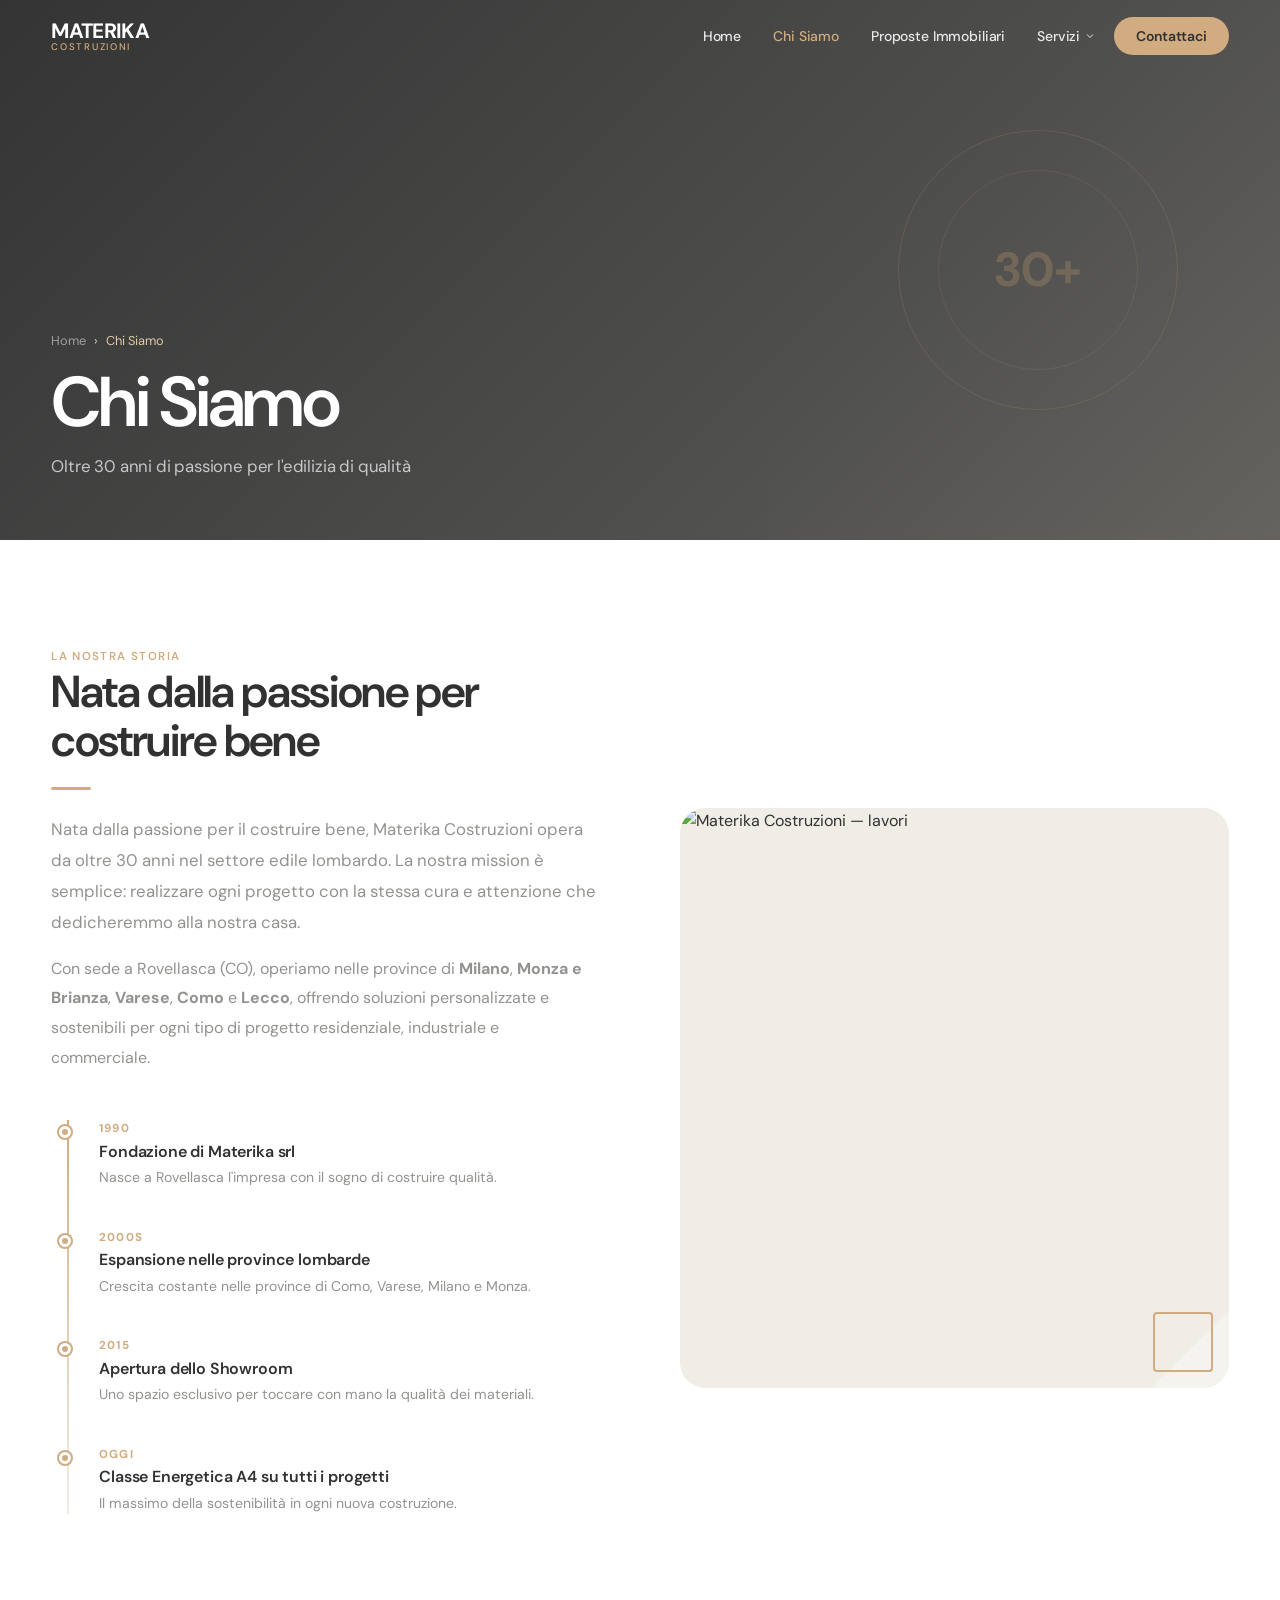
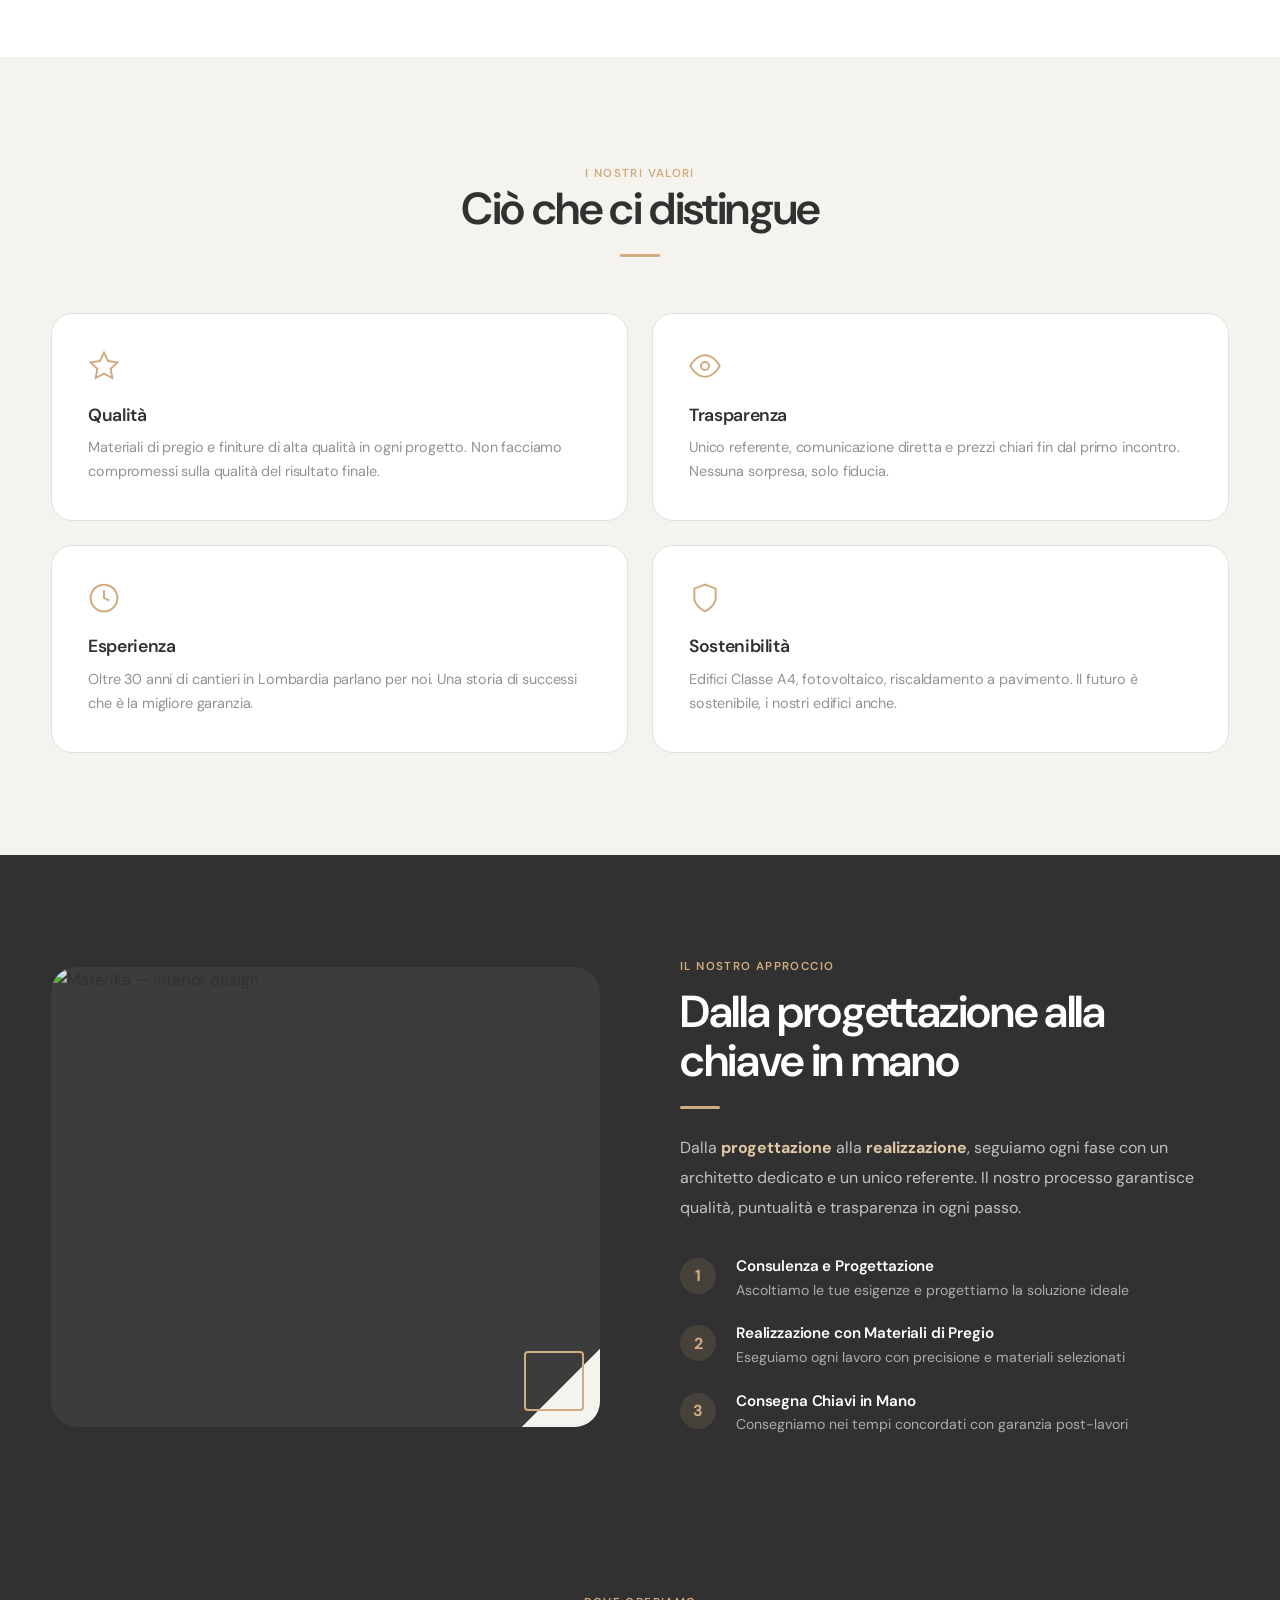
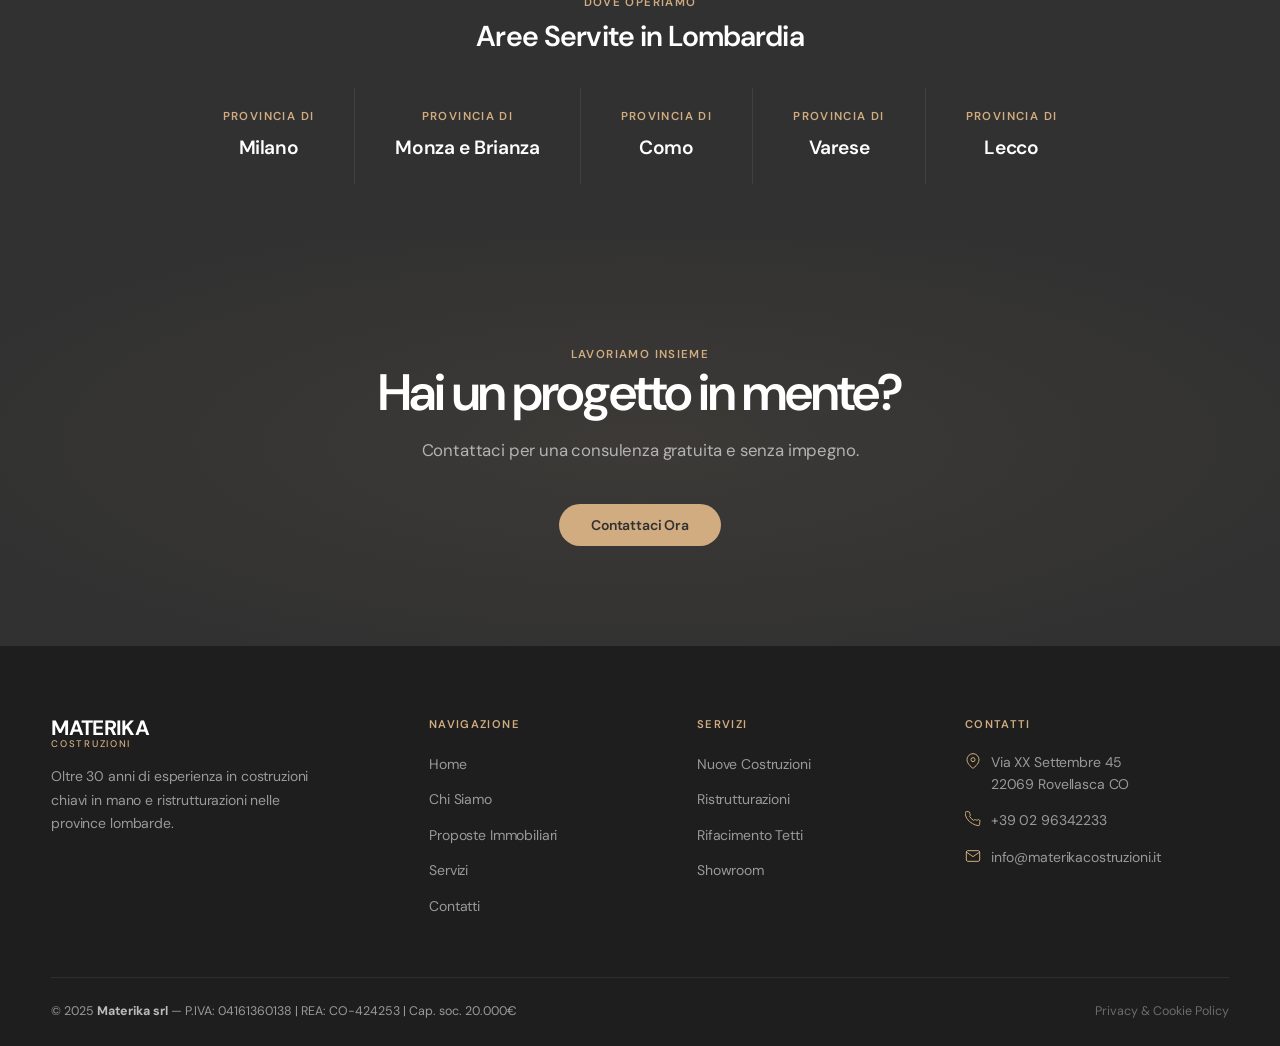
==== chi-siamo.html @ d064435e "Add files via upload" ====
<!DOCTYPE html>
<html lang="it">
<head>
  <meta charset="UTF-8" />
  <meta name="viewport" content="width=device-width, initial-scale=1.0" />
  <title>Chi Siamo — Materika Costruzioni</title>
  <meta name="description" content="Materika Costruzioni: oltre 30 anni di passione per l'edilizia di qualità in Lombardia. Scopri la nostra storia, i valori e il nostro approccio." />
  <link rel="icon" href="https://www.materikacostruzioni.it/images/favicon.png" />
  <link rel="stylesheet" href="style.css" />
  <style>
    .page-hero { height: 60vh; padding-top: var(--nav-height); }
    .timeline { position: relative; padding-left: 48px; margin-top: 48px; }
    .timeline::before {
      content: '';
      position: absolute;
      left: 16px;
      top: 0;
      bottom: 0;
      width: 2px;
      background: linear-gradient(to bottom, var(--color-gold), var(--color-accent));
    }
    .timeline-item { position: relative; margin-bottom: 40px; }
    .timeline-item::before {
      content: '';
      position: absolute;
      left: -40px;
      top: 6px;
      width: 12px;
      height: 12px;
      border-radius: 50%;
      background: var(--color-gold);
      border: 3px solid var(--color-white);
      box-shadow: 0 0 0 2px var(--color-gold);
    }
    .timeline-year {
      font-size: .72rem;
      font-weight: 700;
      letter-spacing: .1em;
      text-transform: uppercase;
      color: var(--color-gold);
      margin-bottom: 4px;
    }
    .timeline-item h4 { font-size: 1rem; margin-bottom: 6px; }
    .timeline-item p { font-size: .88rem; color: var(--color-text-muted); }

    .approach-section {
      background: var(--color-anthracite);
      padding: var(--section-pad) 0;
    }
    .approach-section h2 { color: var(--color-white); }
    .approach-section p { color: rgba(255,255,255,.7); }
    .approach-section .label { color: var(--color-gold); margin-bottom: 12px; display: block; }
    .approach-section .gold-line { background: var(--color-gold); }
  </style>
</head>
<body>

<!-- HEADER -->
<header class="site-header" id="top">
  <div class="container">
    <nav class="nav-inner">
      <a href="index.html" class="nav-logo">
        <span class="nav-logo-name">MATERIKA</span>
        <span class="nav-logo-sub">Costruzioni</span>
      </a>
      <ul class="nav-links">
        <li><a href="index.html" class="nav-link">Home</a></li>
        <li><a href="chi-siamo.html" class="nav-link">Chi Siamo</a></li>
        <li><a href="proposte.html" class="nav-link">Proposte Immobiliari</a></li>
        <li class="nav-dropdown">
          <a href="servizi.html" class="nav-link">Servizi
            <svg viewBox="0 0 24 24" stroke-width="2" stroke="currentColor" fill="none"><path d="M6 9l6 6 6-6"/></svg>
          </a>
          <div class="dropdown-menu">
            <a href="servizi.html#costruzioni">Nuove Costruzioni</a>
            <a href="servizi.html#ristrutturazioni">Ristrutturazioni</a>
            <a href="servizi.html#tetti">Rifacimento Tetti</a>
            <a href="servizi.html#showroom">Showroom</a>
          </div>
        </li>
        <li><a href="contatti.html" class="nav-link nav-cta">Contattaci</a></li>
      </ul>
      <button class="hamburger" aria-label="Menu"><span></span><span></span><span></span></button>
    </nav>
  </div>
</header>

<nav class="mobile-nav">
  <button class="mobile-nav-close">✕</button>
  <a href="index.html">Home</a>
  <a href="chi-siamo.html">Chi Siamo</a>
  <a href="proposte.html">Proposte Immobiliari</a>
  <a href="servizi.html">Servizi</a>
  <a href="contatti.html">Contattaci</a>
</nav>

<!-- PAGE HERO -->
<section class="page-hero" style="height:60vh; padding-top:var(--nav-height); display:flex; align-items:flex-end; padding-bottom:60px; position:relative; overflow:hidden;">
  <div class="page-hero-bg" style="position:absolute;inset:0; background:linear-gradient(135deg, rgba(44,44,44,.96) 0%, rgba(44,44,44,.75) 100%);"></div>
  <div style="position:absolute;inset:0; background-image: url('https://www.materikacostruzioni.it/images/materika/interior-design-saronno.jpg'); background-size:cover; background-position:center; opacity:.2;"></div>

  <!-- Decorative element -->
  <div style="position:absolute; right:8%; top:50%; transform:translateY(-50%); width:280px; height:280px; border:1px solid rgba(184,151,106,.2); border-radius:50%; display:flex; align-items:center; justify-content:center;">
    <div style="width:200px; height:200px; border:1px solid rgba(184,151,106,.15); border-radius:50%; display:flex; align-items:center; justify-content:center;">
      <div style="font-family:var(--font-serif); font-size:3rem; font-weight:700; color:rgba(184,151,106,.3);">30+</div>
    </div>
  </div>

  <div class="container" style="position:relative;z-index:1;">
    <div class="page-hero-content">
      <nav class="breadcrumb">
        <a href="index.html">Home</a>
        <span>›</span>
        <span style="color:var(--color-gold-light)">Chi Siamo</span>
      </nav>
      <h1 class="page-hero-h">Chi Siamo</h1>
      <p class="page-hero-sub">Oltre 30 anni di passione per l'edilizia di qualità</p>
    </div>
  </div>
</section>

<!-- STORIA -->
<section class="section" style="background:var(--color-white);">
  <div class="container">
    <div class="grid-2" style="gap:80px;">
      <div class="reveal">
        <span class="label">La Nostra Storia</span>
        <h2>Nata dalla passione per costruire bene</h2>
        <div class="gold-line"></div>
        <p style="margin-top:24px; color:var(--color-text-muted); line-height:1.85; font-size:1.05rem;">
          Nata dalla passione per il costruire bene, Materika Costruzioni opera
          da oltre 30 anni nel settore edile lombardo. La nostra mission è
          semplice: realizzare ogni progetto con la stessa cura e attenzione
          che dedicheremmo alla nostra casa.
        </p>
        <p style="margin-top:16px; color:var(--color-text-muted); line-height:1.85;">
          Con sede a Rovellasca (CO), operiamo nelle province di
          <strong>Milano</strong>, <strong>Monza e Brianza</strong>,
          <strong>Varese</strong>, <strong>Como</strong> e <strong>Lecco</strong>,
          offrendo soluzioni personalizzate e sostenibili per ogni tipo di progetto
          residenziale, industriale e commerciale.
        </p>

        <div class="timeline">
          <div class="timeline-item reveal">
            <div class="timeline-year">1990</div>
            <h4>Fondazione di Materika srl</h4>
            <p>Nasce a Rovellasca l'impresa con il sogno di costruire qualità.</p>
          </div>
          <div class="timeline-item reveal reveal-delay-1">
            <div class="timeline-year">2000s</div>
            <h4>Espansione nelle province lombarde</h4>
            <p>Crescita costante nelle province di Como, Varese, Milano e Monza.</p>
          </div>
          <div class="timeline-item reveal reveal-delay-2">
            <div class="timeline-year">2015</div>
            <h4>Apertura dello Showroom</h4>
            <p>Uno spazio esclusivo per toccare con mano la qualità dei materiali.</p>
          </div>
          <div class="timeline-item reveal reveal-delay-3">
            <div class="timeline-year">Oggi</div>
            <h4>Classe Energetica A4 su tutti i progetti</h4>
            <p>Il massimo della sostenibilità in ogni nuova costruzione.</p>
          </div>
        </div>
      </div>

      <div class="reveal reveal-delay-2">
        <div class="about-img-wrap" style="height:580px;">
          <img
            src="https://www.materikacostruzioni.it/images/materika/nuovi-appartamenti-in-vendita-uboldo.jpg"
            alt="Materika Costruzioni — lavori"
            loading="lazy"
          />
        </div>
      </div>
    </div>
  </div>
</section>

<!-- VALORI -->
<section class="section" style="background:var(--color-cream);">
  <div class="container">
    <div class="section-header centered">
      <span class="label">I Nostri Valori</span>
      <h2>Ciò che ci distingue</h2>
      <div class="gold-line"></div>
    </div>

    <div class="values-grid">
      <div class="value-card reveal">
        <svg viewBox="0 0 24 24" stroke-width="1.5">
          <path d="M12 2l3.09 6.26L22 9.27l-5 4.87 1.18 6.88L12 17.77l-6.18 3.25L7 14.14 2 9.27l6.91-1.01L12 2z"/>
        </svg>
        <h3>Qualità</h3>
        <p>Materiali di pregio e finiture di alta qualità in ogni progetto. Non facciamo compromessi sulla qualità del risultato finale.</p>
      </div>

      <div class="value-card reveal reveal-delay-1">
        <svg viewBox="0 0 24 24" stroke-width="1.5">
          <path d="M1 12s4-8 11-8 11 8 11 8-4 8-11 8-11-8-11-8z"/>
          <circle cx="12" cy="12" r="3"/>
        </svg>
        <h3>Trasparenza</h3>
        <p>Unico referente, comunicazione diretta e prezzi chiari fin dal primo incontro. Nessuna sorpresa, solo fiducia.</p>
      </div>

      <div class="value-card reveal reveal-delay-2">
        <svg viewBox="0 0 24 24" stroke-width="1.5">
          <circle cx="12" cy="12" r="10"/>
          <polyline points="12 6 12 12 16 14"/>
        </svg>
        <h3>Esperienza</h3>
        <p>Oltre 30 anni di cantieri in Lombardia parlano per noi. Una storia di successi che è la migliore garanzia.</p>
      </div>

      <div class="value-card reveal reveal-delay-3">
        <svg viewBox="0 0 24 24" stroke-width="1.5">
          <path d="M12 22s8-4 8-10V5l-8-3-8 3v7c0 6 8 10 8 10z"/>
        </svg>
        <h3>Sostenibilità</h3>
        <p>Edifici Classe A4, fotovoltaico, riscaldamento a pavimento. Il futuro è sostenibile, i nostri edifici anche.</p>
      </div>
    </div>
  </div>
</section>

<!-- APPROACH -->
<section class="approach-section">
  <div class="container">
    <div class="grid-2" style="gap:80px;">
      <div class="about-img-wrap reveal" style="height:460px; background:rgba(255,255,255,.05);">
        <img
          src="https://www.materikacostruzioni.it/images/materika/interior-design.jpg"
          alt="Materika — interior design"
          loading="lazy"
        />
      </div>
      <div class="reveal reveal-delay-2" style="display:flex; flex-direction:column; justify-content:center;">
        <span class="label" style="color:var(--color-gold); display:block; margin-bottom:12px;">Il Nostro Approccio</span>
        <h2 style="color:var(--color-white);">Dalla progettazione alla chiave in mano</h2>
        <div class="gold-line"></div>
        <p style="margin-top:24px; line-height:1.85; color:rgba(255,255,255,.7);">
          Dalla <strong style="color:var(--color-gold-light)">progettazione</strong> alla
          <strong style="color:var(--color-gold-light)">realizzazione</strong>, seguiamo ogni
          fase con un architetto dedicato e un unico referente. Il nostro processo garantisce
          qualità, puntualità e trasparenza in ogni passo.
        </p>

        <div style="margin-top:36px; display:flex; flex-direction:column; gap:24px;">
          <div style="display:flex; gap:20px; align-items:flex-start;">
            <div style="width:36px; height:36px; background:rgba(184,151,106,.15); border-radius:50%; display:flex; align-items:center; justify-content:center; flex-shrink:0; font-family:var(--font-serif); font-size:1rem; font-weight:700; color:var(--color-gold);">1</div>
            <div>
              <h4 style="color:var(--color-white); font-size:.95rem; margin-bottom:4px;">Consulenza e Progettazione</h4>
              <p style="font-size:.88rem; color:rgba(255,255,255,.6); margin-bottom:0;">Ascoltiamo le tue esigenze e progettiamo la soluzione ideale</p>
            </div>
          </div>
          <div style="display:flex; gap:20px; align-items:flex-start;">
            <div style="width:36px; height:36px; background:rgba(184,151,106,.15); border-radius:50%; display:flex; align-items:center; justify-content:center; flex-shrink:0; font-family:var(--font-serif); font-size:1rem; font-weight:700; color:var(--color-gold);">2</div>
            <div>
              <h4 style="color:var(--color-white); font-size:.95rem; margin-bottom:4px;">Realizzazione con Materiali di Pregio</h4>
              <p style="font-size:.88rem; color:rgba(255,255,255,.6); margin-bottom:0;">Eseguiamo ogni lavoro con precisione e materiali selezionati</p>
            </div>
          </div>
          <div style="display:flex; gap:20px; align-items:flex-start;">
            <div style="width:36px; height:36px; background:rgba(184,151,106,.15); border-radius:50%; display:flex; align-items:center; justify-content:center; flex-shrink:0; font-family:var(--font-serif); font-size:1rem; font-weight:700; color:var(--color-gold);">3</div>
            <div>
              <h4 style="color:var(--color-white); font-size:.95rem; margin-bottom:4px;">Consegna Chiavi in Mano</h4>
              <p style="font-size:.88rem; color:rgba(255,255,255,.6); margin-bottom:0;">Consegniamo nei tempi concordati con garanzia post-lavori</p>
            </div>
          </div>
        </div>
      </div>
    </div>
  </div>
</section>

<!-- AREE SERVITE -->
<div class="areas-strip">
  <div class="container">
    <div style="text-align:center; margin-bottom:36px;">
      <span class="label" style="color:var(--color-gold); display:block; margin-bottom:8px;">Dove Operiamo</span>
      <h2 style="color:var(--color-white); font-size:1.8rem;">Aree Servite in Lombardia</h2>
    </div>
    <div class="areas-list">
      <div class="area-item">
        <div class="label">Provincia di</div>
        <p>Milano</p>
      </div>
      <div class="area-item">
        <div class="label">Provincia di</div>
        <p>Monza e Brianza</p>
      </div>
      <div class="area-item">
        <div class="label">Provincia di</div>
        <p>Como</p>
      </div>
      <div class="area-item">
        <div class="label">Provincia di</div>
        <p>Varese</p>
      </div>
      <div class="area-item">
        <div class="label">Provincia di</div>
        <p>Lecco</p>
      </div>
    </div>
  </div>
</div>

<!-- CTA -->
<section class="cta-section">
  <div class="container">
    <span class="label reveal">Lavoriamo Insieme</span>
    <h2 class="reveal reveal-delay-1">Hai un progetto in mente?</h2>
    <p class="reveal reveal-delay-2">Contattaci per una consulenza gratuita e senza impegno.</p>
    <a href="contatti.html" class="btn btn-primary reveal reveal-delay-3">Contattaci Ora</a>
  </div>
</section>

<!-- FOOTER -->
<footer class="site-footer">
  <div class="container">
    <div class="footer-grid">
      <div class="footer-brand">
        <a href="index.html" class="nav-logo">
          <span class="nav-logo-name">MATERIKA</span>
          <span class="nav-logo-sub">Costruzioni</span>
        </a>
        <p>Oltre 30 anni di esperienza in costruzioni chiavi in mano e ristrutturazioni nelle province lombarde.</p>
      </div>
      <div class="footer-col">
        <h4>Navigazione</h4>
        <ul>
          <li><a href="index.html">Home</a></li>
          <li><a href="chi-siamo.html">Chi Siamo</a></li>
          <li><a href="proposte.html">Proposte Immobiliari</a></li>
          <li><a href="servizi.html">Servizi</a></li>
          <li><a href="contatti.html">Contatti</a></li>
        </ul>
      </div>
      <div class="footer-col">
        <h4>Servizi</h4>
        <ul>
          <li><a href="servizi.html#costruzioni">Nuove Costruzioni</a></li>
          <li><a href="servizi.html#ristrutturazioni">Ristrutturazioni</a></li>
          <li><a href="servizi.html#tetti">Rifacimento Tetti</a></li>
          <li><a href="servizi.html#showroom">Showroom</a></li>
        </ul>
      </div>
      <div class="footer-col">
        <h4>Contatti</h4>
        <div class="footer-contact-item">
          <svg viewBox="0 0 24 24" stroke-width="1.5"><path d="M21 10c0 7-9 13-9 13s-9-6-9-13a9 9 0 0118 0z"/><circle cx="12" cy="10" r="3"/></svg>
          <span>Via XX Settembre 45<br>22069 Rovellasca CO</span>
        </div>
        <div class="footer-contact-item">
          <svg viewBox="0 0 24 24" stroke-width="1.5"><path d="M22 16.92v3a2 2 0 01-2.18 2 19.79 19.79 0 01-8.63-3.07A19.5 19.5 0 013.07 11.5 19.79 19.79 0 01.07 2.82 2 2 0 012.06 1h3a2 2 0 012 1.72 12.84 12.84 0 00.7 2.81 2 2 0 01-.45 2.11L6.91 8.14a16 16 0 006 6l.61-.61a2 2 0 012.11-.45 12.84 12.84 0 002.81.7A2 2 0 0122 16.92z"/></svg>
          <a href="tel:+390296342233">+39 02 96342233</a>
        </div>
        <div class="footer-contact-item">
          <svg viewBox="0 0 24 24" stroke-width="1.5"><path d="M4 4h16c1.1 0 2 .9 2 2v12c0 1.1-.9 2-2 2H4c-1.1 0-2-.9-2-2V6c0-1.1.9-2 2-2z"/><polyline points="22,6 12,13 2,6"/></svg>
          <a href="mailto:info@materikacostruzioni.it">info@materikacostruzioni.it</a>
        </div>
      </div>
    </div>
    <div class="footer-bottom">
      <span>© 2025 <strong style="color:rgba(255,255,255,.7)">Materika srl</strong> — P.IVA: 04161360138 | REA: CO-424253 | Cap. soc. 20.000€</span>
      <a href="#">Privacy &amp; Cookie Policy</a>
    </div>
  </div>
</footer>

<div class="lightbox"><span class="lightbox-close">✕</span><img class="lightbox-img" src="" alt="" /></div>
<script src="main.js"></script>
</body>
</html>
---- style.css ----
/* =========================================================
   MATERIKA COSTRUZIONI — Shared Stylesheet
   Design inspired by okopod.com
   ========================================================= */

/* --- Google Fonts (DM Sans — geometric, clean, similar to PP Mori) --- */
@import url('https://fonts.googleapis.com/css2?family=DM+Sans:ital,opsz,wght@0,9..40,300;0,9..40,400;0,9..40,500;0,9..40,600;0,9..40,700;1,9..40,400&display=swap');

/* --- CSS Variables --- */
:root {
  --color-slate:      #313131;
  --color-gold:       #d0ac80;
  --color-gold-light: #e0c9a6;
  --color-gold-dark:  #b69c78;
  --color-beige:      #f5f3ed;
  --color-beige-2:    #f0ede6;
  --color-text:       #313131;
  --color-text-muted: #93928e;
  --color-white:      #ffffff;
  --color-border:     #e1e0db;
  --color-grey:       #cdcdcd;

  /* Backward-compat aliases */
  --color-anthracite: #313131;
  --color-cream:      #f5f3ed;
  --color-accent:     #f0ede6;

  --font-sans:   'DM Sans', system-ui, sans-serif;
  --font-serif:  'DM Sans', system-ui, sans-serif;

  --nav-height:  4.5rem;
  --max-width:   1280px;
  --section-pad: clamp(60px, 8vw, 120px);

  --radius-sm:   8px;
  --radius-md:   clamp(1rem, 1.66vw, 1.5rem);
  --radius-lg:   clamp(1rem, 2vw, 1.875rem);
  --radius-pill: 48px;

  --shadow-sm:   0 2px 8px rgba(49,49,49,.06);
  --shadow-md:   0 8px 32px rgba(49,49,49,.10);
  --shadow-lg:   0 20px 60px rgba(49,49,49,.14);

  --transition:  0.3s ease-in-out;
}

/* --- Reset & Base --- */
*, *::before, *::after { box-sizing: border-box; margin: 0; padding: 0; }

html { scroll-behavior: smooth; font-size: 16px; }

body {
  font-family: var(--font-sans);
  color: var(--color-text);
  background: var(--color-beige);
  line-height: 1.6;
  -webkit-font-smoothing: antialiased;
}

img { display: block; max-width: 100%; height: auto; }

a { color: inherit; text-decoration: none; }

ul { list-style: none; }

button { cursor: pointer; border: none; background: none; font-family: inherit; }

/* --- Typography --- */
h1, h2, h3, h4 {
  font-family: var(--font-sans);
  line-height: 1.1;
  letter-spacing: -0.03em;
  font-weight: 600;
}

h1 { font-size: clamp(2.5rem, 5.5vw, 5rem); font-weight: 600; letter-spacing: -0.04em; }
h2 { font-size: clamp(1.8rem, 3.5vw, 3.2rem); font-weight: 600; letter-spacing: -0.03em; }
h3 { font-size: clamp(1.2rem, 2vw, 1.75rem); font-weight: 600; letter-spacing: -0.02em; }
h4 { font-size: 1.1rem; font-weight: 600; letter-spacing: -0.01em; }

p { max-width: 68ch; }

.label {
  font-family: var(--font-sans);
  font-size: .72rem;
  font-weight: 600;
  letter-spacing: .12em;
  text-transform: uppercase;
  color: var(--color-gold);
}

/* --- Layout Helpers --- */
.container {
  width: 100%;
  max-width: var(--max-width);
  margin-inline: auto;
  padding-inline: clamp(20px, 4vw, 60px);
}

.section { padding-block: var(--section-pad); }

.grid-2 { display: grid; grid-template-columns: 1fr 1fr; gap: 48px; align-items: center; }
.grid-3 { display: grid; grid-template-columns: repeat(3, 1fr); gap: 32px; }
.grid-4 { display: grid; grid-template-columns: repeat(4, 1fr); gap: 32px; }

/* --- Buttons --- */
.btn {
  display: inline-flex;
  align-items: center;
  gap: 8px;
  padding: 14px 32px;
  font-family: var(--font-sans);
  font-size: .875rem;
  font-weight: 600;
  letter-spacing: -0.01em;
  border-radius: var(--radius-pill);
  transition: var(--transition);
  white-space: nowrap;
  line-height: 1;
}

.btn-primary {
  background: var(--color-gold);
  color: var(--color-slate);
}
.btn-primary:hover {
  background: var(--color-gold-dark);
  transform: translateY(-2px);
  box-shadow: 0 8px 24px rgba(208,172,128,.35);
}

.btn-outline {
  background: transparent;
  color: var(--color-white);
  border: 1.5px solid rgba(255,255,255,.55);
}
.btn-outline:hover {
  background: rgba(255,255,255,.1);
  border-color: var(--color-white);
  transform: translateY(-2px);
}

.btn-outline-dark {
  background: transparent;
  color: var(--color-slate);
  border: 1.5px solid var(--color-slate);
}
.btn-outline-dark:hover {
  background: var(--color-slate);
  color: var(--color-white);
  transform: translateY(-2px);
}

.btn-ghost {
  padding: 0;
  color: var(--color-gold);
  font-size: .875rem;
  font-weight: 600;
  letter-spacing: -0.01em;
  border-bottom: 1px solid transparent;
  border-radius: 0;
}
.btn-ghost:hover { border-bottom-color: var(--color-gold); }

/* =========================================================
   NAVIGATION
   ========================================================= */
.site-header {
  position: fixed;
  top: 0;
  left: 0;
  right: 0;
  z-index: 1000;
  height: var(--nav-height);
  display: flex;
  align-items: center;
  transition: background var(--transition), box-shadow var(--transition);
}

.site-header.scrolled {
  background: var(--color-white);
  box-shadow: 0 1px 0 var(--color-border);
}

.site-header.scrolled .nav-logo-name { color: var(--color-slate); }
.site-header.scrolled .nav-logo-sub  { color: var(--color-gold); }
.site-header.scrolled .nav-link      { color: var(--color-slate); }
.site-header.scrolled .nav-link:hover { color: var(--color-gold); }
.site-header.scrolled .hamburger span { background: var(--color-slate); }

.nav-inner {
  display: flex;
  align-items: center;
  justify-content: space-between;
  width: 100%;
}

/* Logo */
.nav-logo {
  display: flex;
  flex-direction: column;
  line-height: 1;
}
.nav-logo-name {
  font-family: var(--font-sans);
  font-size: 1.3rem;
  font-weight: 700;
  letter-spacing: -0.03em;
  color: var(--color-white);
  transition: color var(--transition);
}
.nav-logo-sub {
  font-family: var(--font-sans);
  font-size: .6rem;
  font-weight: 500;
  letter-spacing: .18em;
  text-transform: uppercase;
  color: var(--color-gold);
  transition: color var(--transition);
}

/* Nav Links */
.nav-links {
  display: flex;
  align-items: center;
  gap: 4px;
}

.nav-link {
  font-size: .875rem;
  font-weight: 500;
  letter-spacing: -0.01em;
  color: rgba(255,255,255,.88);
  padding: 8px 14px;
  border-radius: var(--radius-pill);
  transition: color var(--transition), background var(--transition);
  position: relative;
}
.nav-link:hover { color: var(--color-gold); }
.nav-link.active { color: var(--color-gold); }

/* Dropdown */
.nav-dropdown { position: relative; }
.nav-dropdown > .nav-link { display: flex; align-items: center; gap: 4px; }
.nav-dropdown > .nav-link svg { width: 12px; height: 12px; transition: transform var(--transition); }
.nav-dropdown:hover > .nav-link svg { transform: rotate(180deg); }

.dropdown-menu {
  position: absolute;
  top: calc(100% + 8px);
  left: 50%;
  transform: translateX(-50%);
  background: var(--color-white);
  border-radius: var(--radius-md);
  box-shadow: var(--shadow-md);
  border: 1px solid var(--color-border);
  padding: 8px;
  min-width: 220px;
  opacity: 0;
  visibility: hidden;
  transform: translateX(-50%) translateY(-8px);
  transition: opacity var(--transition), transform var(--transition), visibility var(--transition);
}
.nav-dropdown:hover .dropdown-menu {
  opacity: 1;
  visibility: visible;
  transform: translateX(-50%) translateY(0);
}

.dropdown-menu a {
  display: block;
  padding: 10px 16px;
  font-size: .875rem;
  font-weight: 500;
  letter-spacing: -0.01em;
  color: var(--color-text);
  border-radius: calc(var(--radius-md) - 4px);
  transition: background var(--transition), color var(--transition);
}
.dropdown-menu a:hover {
  background: var(--color-beige);
  color: var(--color-gold);
}

.nav-cta {
  background: var(--color-gold);
  color: var(--color-slate) !important;
  padding: 10px 22px;
  border-radius: var(--radius-pill);
  font-weight: 600;
  font-size: .875rem;
  letter-spacing: -0.01em;
}
.nav-cta:hover { background: var(--color-gold-dark) !important; color: var(--color-slate) !important; }

/* Hamburger */
.hamburger {
  display: none;
  flex-direction: column;
  gap: 5px;
  padding: 8px;
}
.hamburger span {
  display: block;
  width: 24px;
  height: 2px;
  background: var(--color-white);
  border-radius: 2px;
  transition: var(--transition);
}

/* Mobile Nav */
.mobile-nav {
  display: none;
  position: fixed;
  inset: 0;
  background: var(--color-white);
  z-index: 999;
  flex-direction: column;
  align-items: center;
  justify-content: center;
  gap: 4px;
}
.mobile-nav.open { display: flex; }
.mobile-nav a {
  font-family: var(--font-sans);
  font-size: 1.8rem;
  font-weight: 600;
  letter-spacing: -0.04em;
  color: var(--color-slate);
  padding: 12px 32px;
  transition: color var(--transition);
}
.mobile-nav a:hover { color: var(--color-gold); }
.mobile-nav-close {
  position: absolute;
  top: 24px;
  right: 24px;
  width: 40px;
  height: 40px;
  display: flex;
  align-items: center;
  justify-content: center;
  color: var(--color-slate);
  font-size: 1.5rem;
}

/* =========================================================
   HERO
   ========================================================= */
.hero {
  position: relative;
  height: 100vh;
  min-height: 600px;
  display: flex;
  align-items: center;
  overflow: hidden;
}

.hero-bg {
  position: absolute;
  inset: 0;
  background:
    linear-gradient(135deg, rgba(49,49,49,.93) 0%, rgba(49,49,49,.62) 50%, rgba(49,49,49,.32) 100%),
    linear-gradient(to bottom right, #3a3530 0%, #313131 40%, #1e1e1e 100%);
}

.hero-bg::after {
  content: '';
  position: absolute;
  inset: 0;
  background-image:
    repeating-linear-gradient(
      90deg,
      transparent,
      transparent 80px,
      rgba(208,172,128,.025) 80px,
      rgba(208,172,128,.025) 81px
    ),
    repeating-linear-gradient(
      0deg,
      transparent,
      transparent 80px,
      rgba(208,172,128,.025) 80px,
      rgba(208,172,128,.025) 81px
    );
}

.hero-content {
  position: relative;
  z-index: 1;
  color: var(--color-white);
  max-width: 780px;
}

.hero-content .label { margin-bottom: 20px; }

.hero-title {
  color: var(--color-white);
  margin-bottom: 24px;
  font-style: normal;
  letter-spacing: -0.04em;
}

.hero-title em {
  font-style: normal;
  color: var(--color-gold);
}

.hero-sub {
  font-size: clamp(1rem, 1.25vw, 1.2rem);
  font-weight: 400;
  color: rgba(255,255,255,.7);
  margin-bottom: 40px;
  max-width: 52ch;
  line-height: 1.65;
  letter-spacing: -0.01em;
}

.hero-actions { display: flex; gap: 12px; flex-wrap: wrap; }

/* Scroll Indicator */
.scroll-indicator {
  position: absolute;
  bottom: 40px;
  left: 50%;
  transform: translateX(-50%);
  display: flex;
  flex-direction: column;
  align-items: center;
  gap: 8px;
  color: rgba(255,255,255,.45);
  font-size: .7rem;
  letter-spacing: .1em;
  text-transform: uppercase;
}
.scroll-indicator svg {
  width: 20px;
  height: 20px;
  animation: bounce 2s ease infinite;
}
@keyframes bounce {
  0%, 100% { transform: translateY(0); }
  50%       { transform: translateY(6px); }
}

/* Page Hero (inner pages) */
.page-hero {
  position: relative;
  display: flex;
  align-items: flex-end;
  padding-bottom: 60px;
  overflow: hidden;
  color: var(--color-white);
}

.page-hero-bg {
  position: absolute;
  inset: 0;
  background: linear-gradient(135deg, rgba(49,49,49,.95) 0%, rgba(49,49,49,.72) 100%);
}

.page-hero-bg::before {
  content: '';
  position: absolute;
  right: 0;
  top: 0;
  width: 40%;
  height: 100%;
  background: linear-gradient(135deg, transparent 40%, rgba(208,172,128,.06) 100%);
}

.page-hero-content {
  position: relative;
  z-index: 1;
}

.page-hero-h { color: var(--color-white); margin-top: 12px; }
.page-hero-sub {
  margin-top: 12px;
  color: rgba(255,255,255,.7);
  font-size: 1.05rem;
  max-width: 52ch;
  letter-spacing: -0.01em;
}

/* Breadcrumb */
.breadcrumb {
  display: flex;
  align-items: center;
  gap: 8px;
  font-size: .8rem;
  color: rgba(255,255,255,.5);
}
.breadcrumb a { color: inherit; transition: color var(--transition); }
.breadcrumb a:hover { color: var(--color-gold-light); }
.breadcrumb span { color: var(--color-gold-light); }

/* =========================================================
   TICKER / MARQUEE
   ========================================================= */
.ticker {
  background: var(--color-slate);
  padding: 14px 0;
  overflow: hidden;
  white-space: nowrap;
}
.ticker-track {
  display: inline-flex;
  gap: 0;
  animation: ticker-scroll 30s linear infinite;
}
.ticker-track span {
  font-size: .75rem;
  font-weight: 500;
  letter-spacing: .06em;
  text-transform: uppercase;
  color: rgba(255,255,255,.55);
  padding-right: 48px;
}
.ticker-track span.dot {
  color: var(--color-gold);
  padding-right: 48px;
}
@keyframes ticker-scroll {
  from { transform: translateX(0); }
  to   { transform: translateX(-50%); }
}

/* =========================================================
   SECTIONS
   ========================================================= */

/* Section Header */
.section-header {
  margin-bottom: 56px;
}
.section-header .label { margin-bottom: 12px; }
.section-header h2 { max-width: 20ch; }
.section-header p {
  margin-top: 16px;
  color: var(--color-text-muted);
  font-size: 1.05rem;
  letter-spacing: -0.01em;
}

.section-header.centered { text-align: center; }
.section-header.centered h2 { max-width: 100%; }
.section-header.centered p { margin-inline: auto; }

/* Divider */
.gold-line {
  width: 40px;
  height: 3px;
  background: var(--color-gold);
  border-radius: 2px;
  margin-top: 20px;
}
.section-header.centered .gold-line { margin-inline: auto; }

/* =========================================================
   ABOUT TEASER
   ========================================================= */
.about-teaser { background: var(--color-white); }

.about-text h2 { margin-bottom: 24px; }
.about-text p {
  color: var(--color-text-muted);
  font-size: 1.05rem;
  line-height: 1.75;
  letter-spacing: -0.01em;
  margin-bottom: 32px;
}

.about-img-wrap {
  position: relative;
  height: 480px;
  border-radius: var(--radius-lg);
  overflow: hidden;
  background: var(--color-accent);
}
.about-img-wrap img {
  width: 100%;
  height: 100%;
  object-fit: cover;
}

.about-img-wrap::before {
  content: '';
  position: absolute;
  bottom: -1px;
  right: -1px;
  width: 80px;
  height: 80px;
  background: var(--color-beige);
  clip-path: polygon(100% 0, 100% 100%, 0 100%);
  z-index: 1;
}
.about-img-wrap::after {
  content: '';
  position: absolute;
  bottom: 16px;
  right: 16px;
  width: 60px;
  height: 60px;
  border: 2px solid var(--color-gold);
  z-index: 1;
  border-radius: 4px;
}

/* =========================================================
   SERVICES CARDS
   ========================================================= */
.services-section { background: var(--color-beige); }

.service-card {
  background: var(--color-white);
  border-radius: var(--radius-md);
  padding: 40px 36px;
  border: 1px solid var(--color-border);
  transition: transform var(--transition), box-shadow var(--transition), border-color var(--transition);
  position: relative;
  overflow: hidden;
}
.service-card:hover {
  transform: translateY(-6px);
  box-shadow: var(--shadow-lg);
  border-color: var(--color-gold);
}

.service-icon {
  width: 52px;
  height: 52px;
  background: var(--color-beige);
  border-radius: var(--radius-md);
  display: flex;
  align-items: center;
  justify-content: center;
  margin-bottom: 24px;
}
.service-icon svg {
  width: 26px;
  height: 26px;
  stroke: var(--color-gold);
  fill: none;
  stroke-width: 1.5;
}

.service-card h3 {
  font-size: 1.2rem;
  margin-bottom: 12px;
  letter-spacing: -0.02em;
}
.service-card p {
  color: var(--color-text-muted);
  font-size: .92rem;
  line-height: 1.7;
  margin-bottom: 24px;
  letter-spacing: -0.01em;
}

/* =========================================================
   STATS STRIP
   ========================================================= */
.stats-strip {
  background: var(--color-gold);
  padding: 56px 0;
}
.stats-strip .container { display: flex; justify-content: space-around; flex-wrap: wrap; gap: 32px; }

.stat-item { text-align: center; }
.stat-number {
  font-family: var(--font-sans);
  font-size: clamp(2.4rem, 4vw, 3.4rem);
  font-weight: 700;
  letter-spacing: -0.04em;
  color: var(--color-slate);
  line-height: 1;
  margin-bottom: 8px;
}
.stat-label {
  font-size: .75rem;
  font-weight: 600;
  letter-spacing: .08em;
  text-transform: uppercase;
  color: rgba(49,49,49,.7);
}

/* =========================================================
   PROPERTY CARDS
   ========================================================= */
.property-card {
  background: var(--color-white);
  border-radius: var(--radius-md);
  overflow: hidden;
  border: 1px solid var(--color-border);
  box-shadow: var(--shadow-sm);
  transition: transform var(--transition), box-shadow var(--transition);
}
.property-card:hover {
  transform: translateY(-8px);
  box-shadow: var(--shadow-lg);
}

.property-card-img {
  position: relative;
  height: 240px;
  overflow: hidden;
  background: var(--color-accent);
}
.property-card-img img {
  width: 100%;
  height: 100%;
  object-fit: cover;
  transition: transform 0.6s ease;
}
.property-card:hover .property-card-img img { transform: scale(1.05); }

.badge-new {
  position: absolute;
  top: 16px;
  left: 16px;
  background: var(--color-gold);
  color: var(--color-slate);
  font-size: .7rem;
  font-weight: 700;
  letter-spacing: .06em;
  text-transform: uppercase;
  padding: 5px 12px;
  border-radius: var(--radius-pill);
}

.badge-province {
  position: absolute;
  bottom: 16px;
  right: 16px;
  background: rgba(49,49,49,.82);
  backdrop-filter: blur(4px);
  color: var(--color-white);
  font-size: .72rem;
  font-weight: 600;
  letter-spacing: .04em;
  padding: 5px 12px;
  border-radius: var(--radius-pill);
}

.property-card-body { padding: 28px; }
.property-card-body .label { margin-bottom: 8px; }
.property-card-body h3 {
  font-size: 1.1rem;
  margin-bottom: 8px;
  line-height: 1.25;
  letter-spacing: -0.02em;
}
.property-card-body p {
  font-size: .88rem;
  color: var(--color-text-muted);
  margin-bottom: 20px;
  letter-spacing: -0.01em;
}

.property-card-footer {
  padding: 0 28px 28px;
  display: flex;
  align-items: center;
  justify-content: space-between;
}

/* =========================================================
   CTA SECTION
   ========================================================= */
.cta-section {
  background: var(--color-slate);
  padding: 100px 0;
  text-align: center;
  position: relative;
  overflow: hidden;
}
.cta-section::before {
  content: '';
  position: absolute;
  inset: 0;
  background: radial-gradient(ellipse 60% 60% at 50% 50%, rgba(208,172,128,.07) 0%, transparent 100%);
}
.cta-section .container { position: relative; z-index: 1; }
.cta-section .label { margin-bottom: 20px; }
.cta-section h2 {
  color: var(--color-white);
  font-size: clamp(2rem, 4vw, 3.2rem);
  margin-bottom: 16px;
  letter-spacing: -0.04em;
}
.cta-section p {
  color: rgba(255,255,255,.62);
  font-size: 1.05rem;
  letter-spacing: -0.01em;
  margin: 0 auto 40px;
  max-width: 48ch;
}

/* =========================================================
   FOOTER
   ========================================================= */
.site-footer {
  background: #1e1e1e;
  color: rgba(255,255,255,.55);
  padding-top: 72px;
}

.footer-grid {
  display: grid;
  grid-template-columns: 1.5fr 1fr 1fr 1.2fr;
  gap: 48px;
  padding-bottom: 48px;
  border-bottom: 1px solid rgba(255,255,255,.07);
}

.footer-brand .nav-logo { margin-bottom: 16px; }
.footer-brand .nav-logo-name { font-size: 1.3rem; color: var(--color-white); letter-spacing: -0.03em; }
.footer-brand p {
  font-size: .875rem;
  line-height: 1.7;
  letter-spacing: -0.01em;
  max-width: 28ch;
}

.footer-col h4 {
  font-family: var(--font-sans);
  font-size: .7rem;
  font-weight: 600;
  letter-spacing: .12em;
  text-transform: uppercase;
  color: var(--color-gold);
  margin-bottom: 20px;
}

.footer-col ul li { margin-bottom: 10px; }
.footer-col ul a {
  font-size: .875rem;
  letter-spacing: -0.01em;
  color: rgba(255,255,255,.55);
  transition: color var(--transition);
}
.footer-col ul a:hover { color: var(--color-gold-light); }

.footer-contact-item {
  display: flex;
  align-items: flex-start;
  gap: 10px;
  margin-bottom: 14px;
  font-size: .875rem;
  letter-spacing: -0.01em;
}
.footer-contact-item svg {
  width: 16px;
  height: 16px;
  stroke: var(--color-gold);
  fill: none;
  flex-shrink: 0;
  margin-top: 2px;
}

.footer-bottom {
  padding: 24px 0;
  display: flex;
  align-items: center;
  justify-content: space-between;
  font-size: .78rem;
  flex-wrap: wrap;
  gap: 12px;
}
.footer-bottom a {
  color: rgba(255,255,255,.35);
  transition: color var(--transition);
}
.footer-bottom a:hover { color: var(--color-gold-light); }

/* =========================================================
   SCROLL ANIMATIONS
   ========================================================= */
.reveal {
  opacity: 0;
  transform: translateY(28px);
  transition: opacity 0.65s ease, transform 0.65s ease;
}
.reveal.visible {
  opacity: 1;
  transform: translateY(0);
}
.reveal-delay-1 { transition-delay: .1s; }
.reveal-delay-2 { transition-delay: .2s; }
.reveal-delay-3 { transition-delay: .3s; }
.reveal-delay-4 { transition-delay: .4s; }

/* =========================================================
   PROPERTY DETAIL
   ========================================================= */
.property-detail-layout {
  display: grid;
  grid-template-columns: 1fr 360px;
  gap: 48px;
  align-items: start;
  padding-block: var(--section-pad);
}

.sticky-card {
  position: sticky;
  top: calc(var(--nav-height) + 24px);
  background: var(--color-white);
  border-radius: var(--radius-lg);
  box-shadow: var(--shadow-md);
  padding: 36px;
  border: 1px solid var(--color-border);
  border-top: 3px solid var(--color-gold);
}
.sticky-card h3 {
  font-size: 1.3rem;
  margin-bottom: 24px;
  letter-spacing: -0.02em;
}
.sticky-card-contact { margin-bottom: 24px; }
.sticky-card-contact-item {
  display: flex;
  align-items: center;
  gap: 10px;
  padding: 12px 0;
  border-bottom: 1px solid var(--color-border);
  font-size: .88rem;
  letter-spacing: -0.01em;
}
.sticky-card-contact-item:last-child { border-bottom: none; }
.sticky-card-contact-item svg {
  width: 16px;
  height: 16px;
  stroke: var(--color-gold);
  fill: none;
  flex-shrink: 0;
}

/* Feature Grid */
.features-grid {
  display: grid;
  grid-template-columns: 1fr 1fr;
  gap: 1px;
  background: var(--color-border);
  border: 1px solid var(--color-border);
  border-radius: var(--radius-md);
  overflow: hidden;
  margin-block: 40px;
}
.feature-item {
  background: var(--color-white);
  padding: 20px 24px;
  display: flex;
  align-items: center;
  gap: 12px;
}
.feature-item svg {
  width: 20px;
  height: 20px;
  stroke: var(--color-gold);
  fill: none;
  flex-shrink: 0;
}
.feature-label {
  font-size: .72rem;
  color: var(--color-text-muted);
  text-transform: uppercase;
  letter-spacing: .06em;
  display: block;
}
.feature-value {
  font-size: .92rem;
  font-weight: 600;
  letter-spacing: -0.01em;
  color: var(--color-text);
}

/* Highlights */
.highlight-item {
  display: flex;
  gap: 20px;
  padding: 28px 0;
  border-bottom: 1px solid var(--color-border);
}
.highlight-item:last-child { border-bottom: none; }
.highlight-num {
  font-family: var(--font-sans);
  font-size: 2.5rem;
  font-weight: 700;
  letter-spacing: -0.04em;
  color: var(--color-border);
  line-height: 1;
  flex-shrink: 0;
  width: 48px;
}
.highlight-text h4 { margin-bottom: 8px; color: var(--color-slate); letter-spacing: -0.02em; }
.highlight-text p { font-size: .92rem; color: var(--color-text-muted); line-height: 1.7; letter-spacing: -0.01em; }

/* Gallery */
.gallery-grid {
  display: grid;
  grid-template-columns: 2fr 1fr 1fr;
  grid-template-rows: 240px 240px;
  gap: 12px;
  border-radius: var(--radius-md);
  overflow: hidden;
  margin-bottom: 48px;
}
.gallery-grid .gallery-main { grid-row: span 2; }
.gallery-img {
  overflow: hidden;
  background: var(--color-accent);
  cursor: pointer;
}
.gallery-img img {
  width: 100%;
  height: 100%;
  object-fit: cover;
  transition: transform 0.6s ease;
}
.gallery-img:hover img { transform: scale(1.08); }

/* Floor Plans Scroll */
.floorplans-scroll {
  display: flex;
  gap: 24px;
  overflow-x: auto;
  padding-bottom: 16px;
  scrollbar-width: thin;
  scrollbar-color: var(--color-gold) var(--color-accent);
}
.floorplan-card {
  flex-shrink: 0;
  width: 220px;
  background: var(--color-white);
  border-radius: var(--radius-md);
  overflow: hidden;
  border: 1px solid var(--color-border);
  transition: box-shadow var(--transition);
}
.floorplan-card:hover { box-shadow: var(--shadow-md); }
.floorplan-card img {
  width: 100%;
  height: 160px;
  object-fit: cover;
  background: var(--color-accent);
}
.floorplan-card-body { padding: 16px; }
.floorplan-card-body h4 { font-size: .92rem; margin-bottom: 4px; letter-spacing: -0.01em; }
.floorplan-card-body p { font-size: .8rem; color: var(--color-gold); font-weight: 600; }

/* Contact Form */
.form-group { margin-bottom: 20px; }
.form-group label {
  display: block;
  font-size: .75rem;
  font-weight: 600;
  letter-spacing: .06em;
  text-transform: uppercase;
  color: var(--color-text-muted);
  margin-bottom: 6px;
}
.form-group input,
.form-group textarea,
.form-group select {
  width: 100%;
  padding: 14px 18px;
  border: 1.5px solid var(--color-border);
  border-radius: var(--radius-md);
  font-family: var(--font-sans);
  font-size: .92rem;
  letter-spacing: -0.01em;
  color: var(--color-text);
  background: var(--color-white);
  transition: border-color var(--transition), box-shadow var(--transition);
  outline: none;
}
.form-group input:focus,
.form-group textarea:focus {
  border-color: var(--color-gold);
  box-shadow: 0 0 0 3px rgba(208,172,128,.12);
}
.form-group textarea { resize: vertical; min-height: 120px; }

.form-row { display: grid; grid-template-columns: 1fr 1fr; gap: 16px; }

.form-check {
  display: flex;
  align-items: flex-start;
  gap: 10px;
  font-size: .82rem;
  color: var(--color-text-muted);
  margin-bottom: 24px;
  letter-spacing: -0.01em;
}
.form-check input[type="checkbox"] {
  width: auto;
  margin-top: 2px;
  accent-color: var(--color-gold);
}

/* Contact Page */
.contact-info-card {
  background: var(--color-slate);
  border-radius: var(--radius-lg);
  padding: 40px;
  color: var(--color-white);
  height: 100%;
}
.contact-info-card h3 {
  color: var(--color-white);
  margin-bottom: 8px;
  letter-spacing: -0.02em;
}
.contact-info-card > p {
  color: rgba(255,255,255,.55);
  margin-bottom: 36px;
  letter-spacing: -0.01em;
}

.contact-detail {
  display: flex;
  align-items: flex-start;
  gap: 16px;
  margin-bottom: 28px;
}
.contact-detail-icon {
  width: 44px;
  height: 44px;
  background: rgba(208,172,128,.15);
  border-radius: var(--radius-md);
  display: flex;
  align-items: center;
  justify-content: center;
  flex-shrink: 0;
}
.contact-detail-icon svg {
  width: 20px;
  height: 20px;
  stroke: var(--color-gold);
  fill: none;
}
.contact-detail-label {
  font-size: .72rem;
  text-transform: uppercase;
  letter-spacing: .1em;
  color: var(--color-gold);
  margin-bottom: 4px;
}
.contact-detail-value {
  font-size: .92rem;
  letter-spacing: -0.01em;
  color: rgba(255,255,255,.82);
  line-height: 1.5;
}

.map-placeholder {
  margin-top: 36px;
  height: 200px;
  background: rgba(255,255,255,.04);
  border-radius: var(--radius-md);
  border: 1px solid rgba(255,255,255,.08);
  display: flex;
  align-items: center;
  justify-content: center;
  flex-direction: column;
  gap: 8px;
  color: rgba(255,255,255,.3);
  font-size: .85rem;
}
.map-placeholder svg {
  width: 32px;
  height: 32px;
  stroke: rgba(255,255,255,.2);
  fill: none;
}

/* Services Page */
.service-section-row {
  display: grid;
  grid-template-columns: 1fr 1fr;
  gap: 80px;
  align-items: center;
  padding-block: 72px;
  border-bottom: 1px solid var(--color-border);
}
.service-section-row:last-child { border-bottom: none; }
.service-section-row.reverse .service-section-img { order: -1; }

.service-section-img {
  height: 420px;
  border-radius: var(--radius-lg);
  overflow: hidden;
  background: var(--color-accent);
  position: relative;
}
.service-section-img img {
  width: 100%;
  height: 100%;
  object-fit: cover;
}

/* Placeholder image styling */
.img-placeholder {
  width: 100%;
  height: 100%;
  display: flex;
  align-items: center;
  justify-content: center;
  flex-direction: column;
  gap: 12px;
  color: var(--color-text-muted);
  font-size: .85rem;
  background: linear-gradient(135deg, var(--color-accent) 0%, #ddd4c4 100%);
}
.img-placeholder svg {
  width: 48px;
  height: 48px;
  stroke: var(--color-gold);
  fill: none;
  opacity: .5;
}

.service-bullets { margin: 24px 0; }
.service-bullets li {
  display: flex;
  align-items: flex-start;
  gap: 10px;
  padding: 8px 0;
  font-size: .92rem;
  letter-spacing: -0.01em;
  color: var(--color-text-muted);
}
.service-bullets li::before {
  content: '';
  width: 6px;
  height: 6px;
  border-radius: 50%;
  background: var(--color-gold);
  flex-shrink: 0;
  margin-top: 7px;
}

/* Chi Siamo — Values */
.values-grid {
  display: grid;
  grid-template-columns: 1fr 1fr;
  gap: 24px;
}
.value-card {
  padding: 36px;
  background: var(--color-white);
  border-radius: var(--radius-md);
  border: 1px solid var(--color-border);
  transition: border-color var(--transition), box-shadow var(--transition);
}
.value-card:hover {
  border-color: var(--color-gold);
  box-shadow: var(--shadow-md);
}
.value-card svg {
  width: 32px;
  height: 32px;
  stroke: var(--color-gold);
  fill: none;
  margin-bottom: 16px;
}
.value-card h3 { font-size: 1.1rem; margin-bottom: 10px; letter-spacing: -0.02em; }
.value-card p { font-size: .9rem; color: var(--color-text-muted); line-height: 1.7; letter-spacing: -0.01em; }

/* Areas */
.areas-strip {
  background: var(--color-slate);
  padding: 56px 0;
}
.areas-list {
  display: flex;
  gap: 0;
  justify-content: center;
  flex-wrap: wrap;
}
.area-item {
  text-align: center;
  padding: 20px 40px;
  border-right: 1px solid rgba(255,255,255,.08);
  color: var(--color-white);
}
.area-item:last-child { border-right: none; }
.area-item .label { color: var(--color-gold); margin-bottom: 6px; }
.area-item p { font-family: var(--font-sans); font-size: 1.2rem; font-weight: 600; letter-spacing: -0.02em; color: var(--color-white); }

/* Filter Tabs */
.filter-tabs {
  display: flex;
  gap: 8px;
  margin-bottom: 40px;
  flex-wrap: wrap;
}
.filter-tab {
  padding: 10px 24px;
  border-radius: var(--radius-pill);
  font-size: .8rem;
  font-weight: 600;
  letter-spacing: .04em;
  text-transform: uppercase;
  border: 1.5px solid var(--color-border);
  color: var(--color-text-muted);
  background: var(--color-white);
  transition: var(--transition);
}
.filter-tab:hover,
.filter-tab.active {
  background: var(--color-gold);
  border-color: var(--color-gold);
  color: var(--color-slate);
}

/* Property card hidden state */
.property-card.hidden { display: none; }

/* Back link */
.back-link {
  display: inline-flex;
  align-items: center;
  gap: 8px;
  font-size: .82rem;
  font-weight: 600;
  letter-spacing: .04em;
  text-transform: uppercase;
  color: var(--color-gold);
  margin-bottom: 48px;
  transition: gap var(--transition);
}
.back-link:hover { gap: 12px; }

/* Lightbox */
.lightbox {
  display: none;
  position: fixed;
  inset: 0;
  background: rgba(0,0,0,.92);
  z-index: 2000;
  align-items: center;
  justify-content: center;
}
.lightbox.open { display: flex; }
.lightbox-img {
  max-width: 90vw;
  max-height: 90vh;
  border-radius: var(--radius-md);
  object-fit: contain;
}
.lightbox-close {
  position: absolute;
  top: 24px;
  right: 24px;
  color: white;
  font-size: 2rem;
  cursor: pointer;
}

/* =========================================================
   RESPONSIVE
   ========================================================= */
@media (max-width: 1024px) {
  .grid-4 { grid-template-columns: repeat(2, 1fr); }
  .footer-grid { grid-template-columns: 1fr 1fr; }
  .property-detail-layout { grid-template-columns: 1fr; }
  .sticky-card { position: static; }
  .gallery-grid { grid-template-columns: 1fr 1fr; grid-template-rows: auto; }
  .gallery-grid .gallery-main { grid-row: span 1; }
  .service-section-row { grid-template-columns: 1fr; gap: 40px; }
  .service-section-row.reverse .service-section-img { order: 0; }
}

@media (max-width: 768px) {
  :root { --nav-height: 64px; }

  .nav-links { display: none; }
  .hamburger { display: flex; }

  .grid-2,
  .grid-3,
  .grid-4,
  .values-grid,
  .features-grid { grid-template-columns: 1fr; }

  .form-row { grid-template-columns: 1fr; }

  .footer-grid { grid-template-columns: 1fr; gap: 32px; }

  .hero-actions { flex-direction: column; align-items: flex-start; }
  .hero-actions .btn { width: auto; }

  .gallery-grid {
    grid-template-columns: 1fr;
    grid-template-rows: auto;
  }

  .area-item { padding: 16px 24px; }

  .stats-strip .container { flex-direction: column; align-items: center; }

  .footer-bottom { flex-direction: column; text-align: center; }

  h1 { font-size: clamp(2rem, 8vw, 2.8rem); }
  h2 { font-size: clamp(1.5rem, 6vw, 2rem); }
}

@media (max-width: 480px) {
  .filter-tabs { gap: 6px; }
  .filter-tab { padding: 8px 16px; font-size: .72rem; }
  .floorplan-card { width: 180px; }
}

/* =========================================================
   PRINT
   ========================================================= */
@media print {
  .site-header, .site-footer, .cta-section, .ticker { display: none; }
  .hero { height: auto; min-height: auto; padding: 40px 0; }
  .hero-bg { background: none; }
  .hero-content { color: #000; }
  body { background: white; }
}
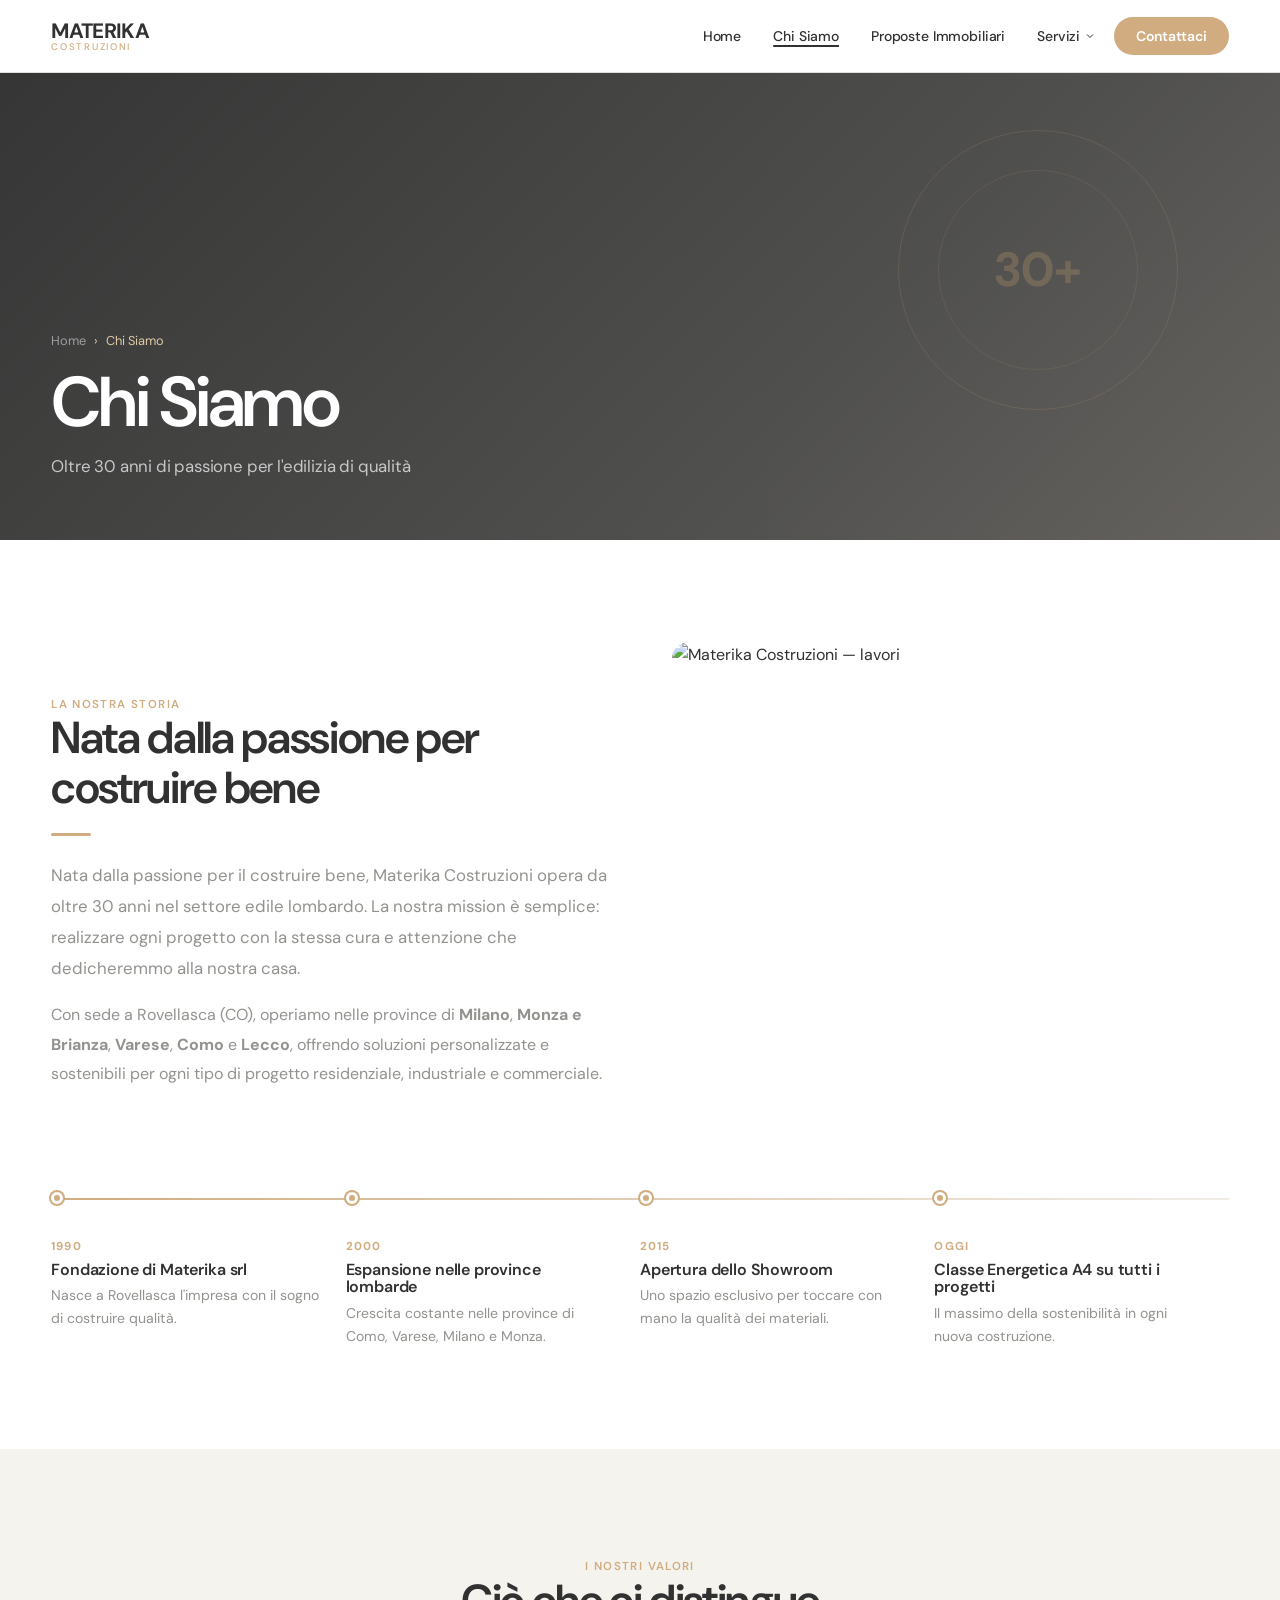
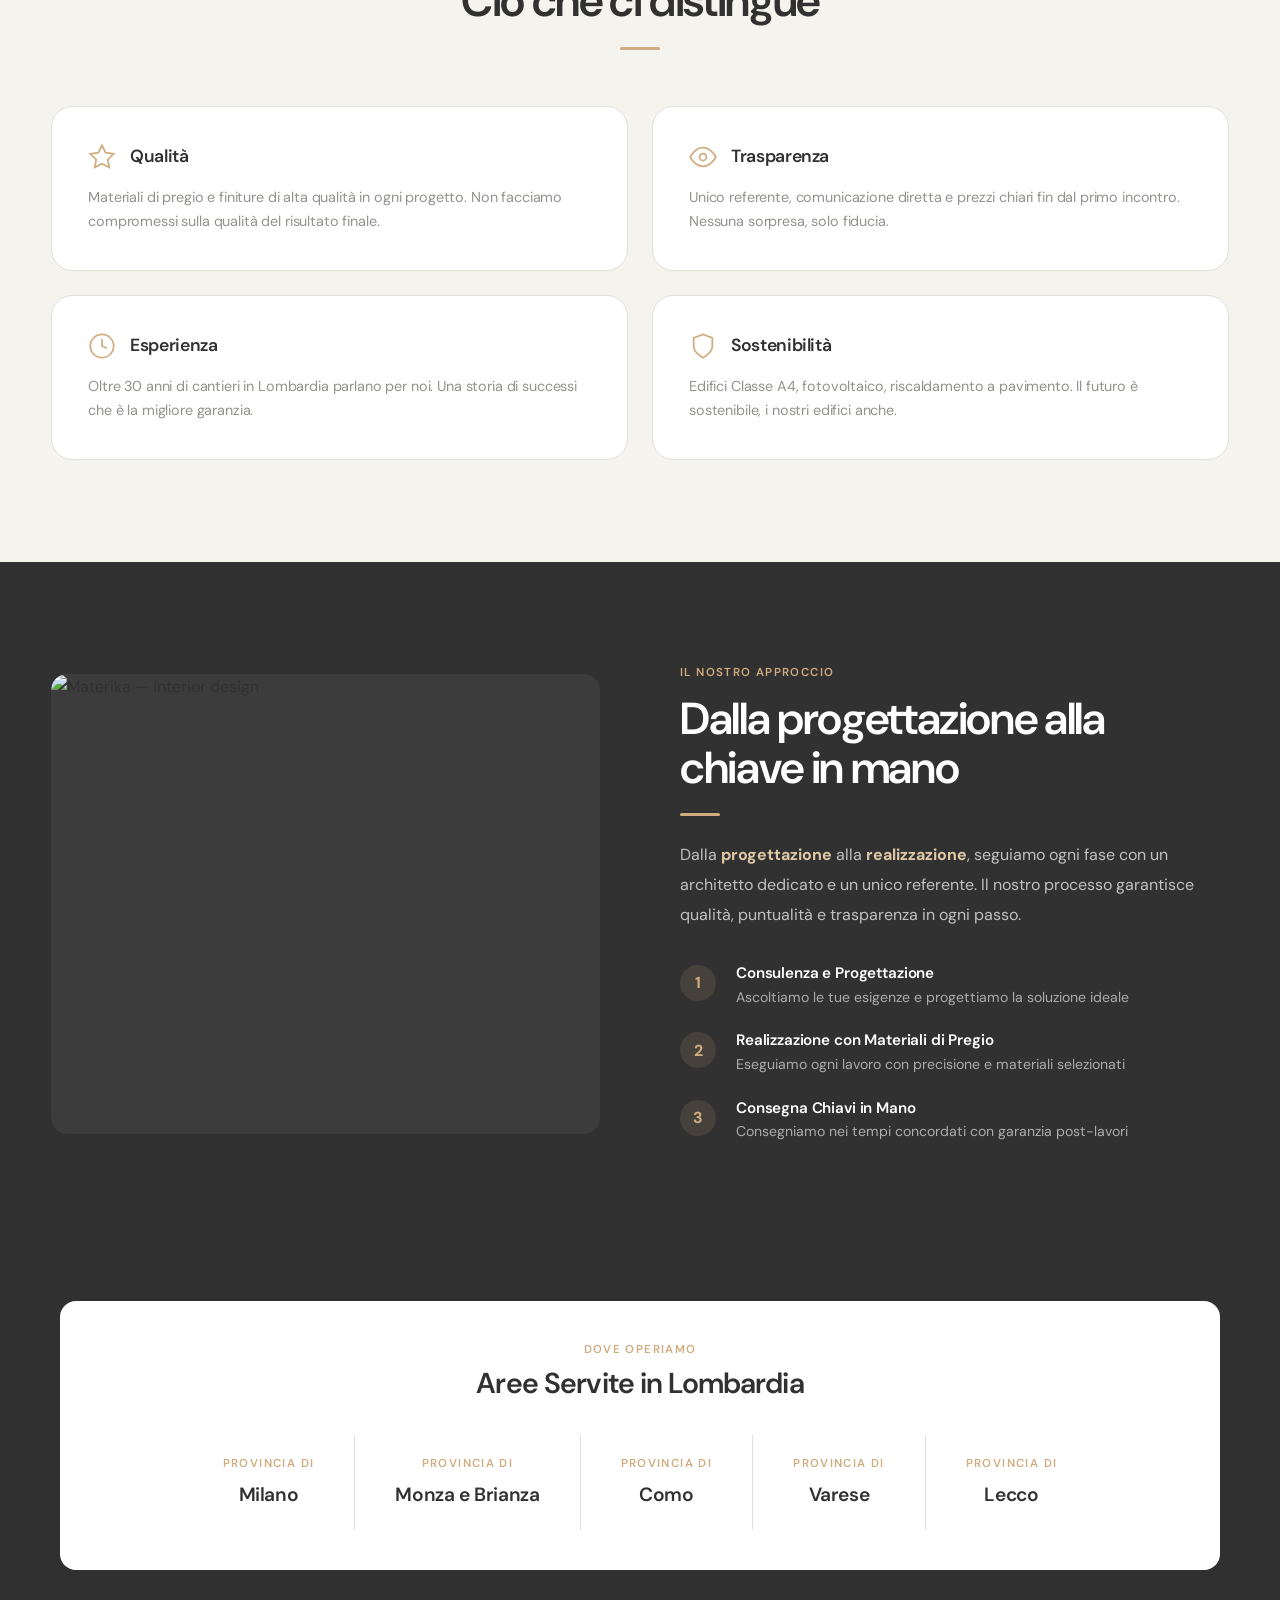
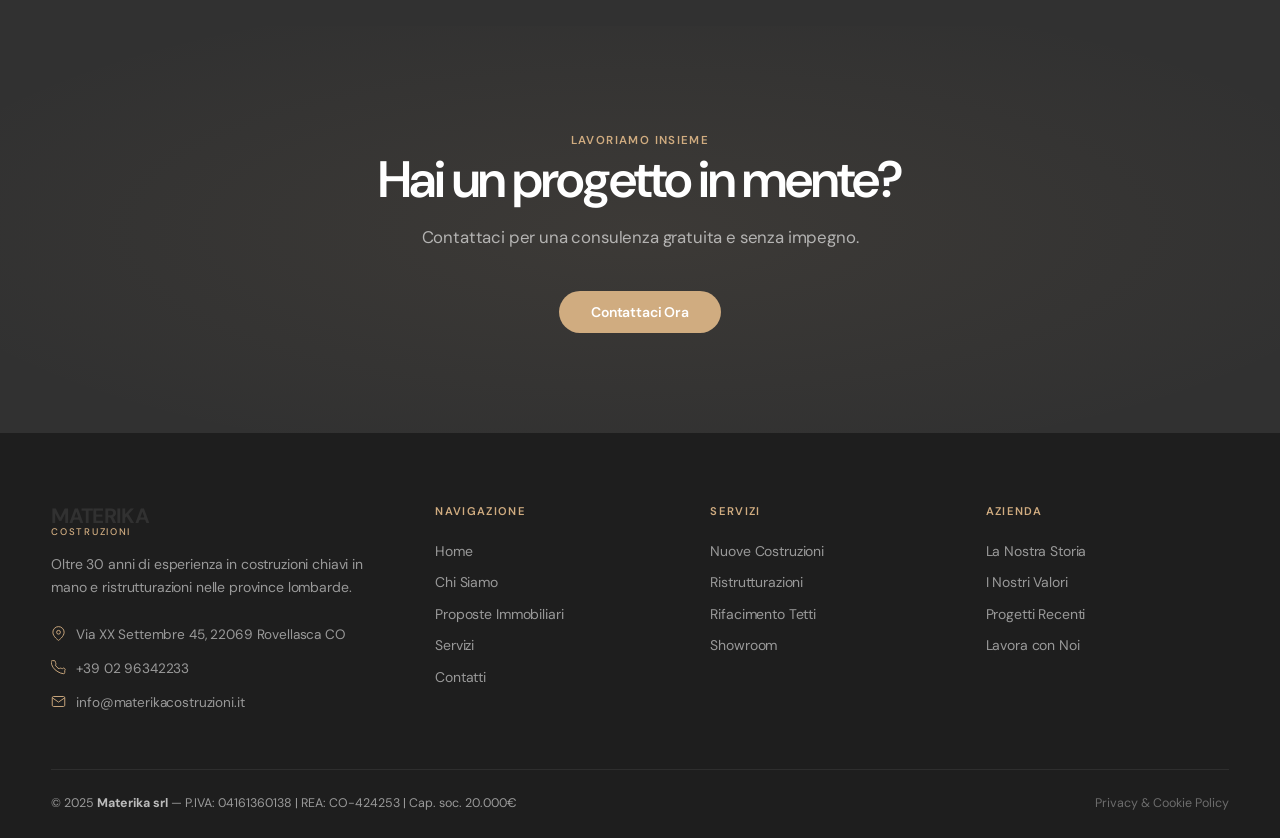
==== commit fc090af4: "Add files via upload" ====
--- a/chi-siamo.html
+++ b/chi-siamo.html
@@ -9,22 +9,33 @@
   <link rel="stylesheet" href="style.css" />
   <style>
     .page-hero { height: 60vh; padding-top: var(--nav-height); }
-    .timeline { position: relative; padding-left: 48px; margin-top: 48px; }
+    /* Horizontal timeline */
+    .timeline {
+      position: relative;
+      display: flex;
+      gap: 0;
+      margin-top: 56px;
+      padding-top: 40px;
+    }
     .timeline::before {
       content: '';
       position: absolute;
-      left: 16px;
       top: 0;
-      bottom: 0;
-      width: 2px;
-      background: linear-gradient(to bottom, var(--color-gold), var(--color-accent));
-    }
-    .timeline-item { position: relative; margin-bottom: 40px; }
+      left: 0;
+      right: 0;
+      height: 2px;
+      background: linear-gradient(to right, var(--color-gold), var(--color-accent));
+    }
+    .timeline-item {
+      position: relative;
+      flex: 1;
+      padding-right: 24px;
+    }
     .timeline-item::before {
       content: '';
       position: absolute;
-      left: -40px;
-      top: 6px;
+      top: -46px;
+      left: 0;
       width: 12px;
       height: 12px;
       border-radius: 50%;
@@ -43,6 +54,41 @@
     .timeline-item h4 { font-size: 1rem; margin-bottom: 6px; }
     .timeline-item p { font-size: .88rem; color: var(--color-text-muted); }
 
+    /* about-img-wrap */
+    .about-img-wrap {
+      border-radius: 16px;
+      overflow: hidden;
+      position: relative;
+    }
+    .about-img-wrap img {
+      width: 100%;
+      height: 100%;
+      object-fit: cover;
+      display: block;
+      border-radius: 16px;
+    }
+
+    /* value-card icon+title inline */
+    .value-card-header {
+      display: flex;
+      align-items: center;
+      gap: 14px;
+      margin-bottom: 14px;
+    }
+    .value-card-header svg {
+      width: 28px;
+      height: 28px;
+      stroke: var(--color-gold);
+      fill: none;
+      flex-shrink: 0;
+      margin-bottom: 0;
+    }
+    .value-card-header h3 {
+      font-size: 1.1rem;
+      margin-bottom: 0;
+      letter-spacing: -0.02em;
+    }
+
     .approach-section {
       background: var(--color-anthracite);
       padding: var(--section-pad) 0;
@@ -53,7 +99,7 @@
     .approach-section .gold-line { background: var(--color-gold); }
   </style>
 </head>
-<body>
+<body class="page-chi-siamo">
 
 <!-- HEADER -->
 <header class="site-header" id="top">
@@ -66,16 +112,16 @@
       <ul class="nav-links">
         <li><a href="index.html" class="nav-link">Home</a></li>
         <li><a href="chi-siamo.html" class="nav-link">Chi Siamo</a></li>
-        <li><a href="proposte.html" class="nav-link">Proposte Immobiliari</a></li>
+        <li><a href="proposte-immobiliari.html" class="nav-link">Proposte Immobiliari</a></li>
         <li class="nav-dropdown">
           <a href="servizi.html" class="nav-link">Servizi
             <svg viewBox="0 0 24 24" stroke-width="2" stroke="currentColor" fill="none"><path d="M6 9l6 6 6-6"/></svg>
           </a>
           <div class="dropdown-menu">
-            <a href="servizi.html#costruzioni">Nuove Costruzioni</a>
-            <a href="servizi.html#ristrutturazioni">Ristrutturazioni</a>
-            <a href="servizi.html#tetti">Rifacimento Tetti</a>
-            <a href="servizi.html#showroom">Showroom</a>
+            <a href="nuove-costruzioni.html">Nuove Costruzioni</a>
+            <a href="ristrutturazioni.html">Ristrutturazioni</a>
+            <a href="rifacimento-tetti.html">Rifacimento Tetti</a>
+            <a href="showroom.html">Showroom</a>
           </div>
         </li>
         <li><a href="contatti.html" class="nav-link nav-cta">Contattaci</a></li>
@@ -89,7 +135,7 @@
   <button class="mobile-nav-close">✕</button>
   <a href="index.html">Home</a>
   <a href="chi-siamo.html">Chi Siamo</a>
-  <a href="proposte.html">Proposte Immobiliari</a>
+  <a href="proposte-immobiliari.html">Proposte Immobiliari</a>
   <a href="servizi.html">Servizi</a>
   <a href="contatti.html">Contattaci</a>
 </nav>
@@ -122,8 +168,9 @@
 <!-- STORIA -->
 <section class="section" style="background:var(--color-white);">
   <div class="container">
-    <div class="grid-2" style="gap:80px;">
-      <div class="reveal">
+    <!-- Text + Image aligned side by side -->
+    <div class="grid-2" style="gap:64px; align-items:stretch;">
+      <div class="reveal" style="display:flex; flex-direction:column; justify-content:center;">
         <span class="label">La Nostra Storia</span>
         <h2>Nata dalla passione per costruire bene</h2>
         <div class="gold-line"></div>
@@ -140,33 +187,10 @@
           offrendo soluzioni personalizzate e sostenibili per ogni tipo di progetto
           residenziale, industriale e commerciale.
         </p>
-
-        <div class="timeline">
-          <div class="timeline-item reveal">
-            <div class="timeline-year">1990</div>
-            <h4>Fondazione di Materika srl</h4>
-            <p>Nasce a Rovellasca l'impresa con il sogno di costruire qualità.</p>
-          </div>
-          <div class="timeline-item reveal reveal-delay-1">
-            <div class="timeline-year">2000s</div>
-            <h4>Espansione nelle province lombarde</h4>
-            <p>Crescita costante nelle province di Como, Varese, Milano e Monza.</p>
-          </div>
-          <div class="timeline-item reveal reveal-delay-2">
-            <div class="timeline-year">2015</div>
-            <h4>Apertura dello Showroom</h4>
-            <p>Uno spazio esclusivo per toccare con mano la qualità dei materiali.</p>
-          </div>
-          <div class="timeline-item reveal reveal-delay-3">
-            <div class="timeline-year">Oggi</div>
-            <h4>Classe Energetica A4 su tutti i progetti</h4>
-            <p>Il massimo della sostenibilità in ogni nuova costruzione.</p>
-          </div>
-        </div>
-      </div>
-
-      <div class="reveal reveal-delay-2">
-        <div class="about-img-wrap" style="height:580px;">
+      </div>
+
+      <div class="reveal reveal-delay-2" style="height:500px;">
+        <div class="about-img-wrap" style="height:100%;">
           <img
             src="https://www.materikacostruzioni.it/images/materika/nuovi-appartamenti-in-vendita-uboldo.jpg"
             alt="Materika Costruzioni — lavori"
@@ -175,6 +199,30 @@
         </div>
       </div>
     </div>
+
+    <!-- Timeline horizontal full width -->
+    <div class="timeline">
+      <div class="timeline-item reveal">
+        <div class="timeline-year">1990</div>
+        <h4>Fondazione di Materika srl</h4>
+        <p>Nasce a Rovellasca l'impresa con il sogno di costruire qualità.</p>
+      </div>
+      <div class="timeline-item reveal reveal-delay-1">
+        <div class="timeline-year">2000</div>
+        <h4>Espansione nelle province lombarde</h4>
+        <p>Crescita costante nelle province di Como, Varese, Milano e Monza.</p>
+      </div>
+      <div class="timeline-item reveal reveal-delay-2">
+        <div class="timeline-year">2015</div>
+        <h4>Apertura dello Showroom</h4>
+        <p>Uno spazio esclusivo per toccare con mano la qualità dei materiali.</p>
+      </div>
+      <div class="timeline-item reveal reveal-delay-3">
+        <div class="timeline-year">Oggi</div>
+        <h4>Classe Energetica A4 su tutti i progetti</h4>
+        <p>Il massimo della sostenibilità in ogni nuova costruzione.</p>
+      </div>
+    </div>
   </div>
 </section>
 
@@ -189,36 +237,44 @@
 
     <div class="values-grid">
       <div class="value-card reveal">
-        <svg viewBox="0 0 24 24" stroke-width="1.5">
-          <path d="M12 2l3.09 6.26L22 9.27l-5 4.87 1.18 6.88L12 17.77l-6.18 3.25L7 14.14 2 9.27l6.91-1.01L12 2z"/>
-        </svg>
-        <h3>Qualità</h3>
+        <div class="value-card-header">
+          <svg viewBox="0 0 24 24" stroke-width="1.5">
+            <path d="M12 2l3.09 6.26L22 9.27l-5 4.87 1.18 6.88L12 17.77l-6.18 3.25L7 14.14 2 9.27l6.91-1.01L12 2z"/>
+          </svg>
+          <h3>Qualità</h3>
+        </div>
         <p>Materiali di pregio e finiture di alta qualità in ogni progetto. Non facciamo compromessi sulla qualità del risultato finale.</p>
       </div>
 
       <div class="value-card reveal reveal-delay-1">
-        <svg viewBox="0 0 24 24" stroke-width="1.5">
-          <path d="M1 12s4-8 11-8 11 8 11 8-4 8-11 8-11-8-11-8z"/>
-          <circle cx="12" cy="12" r="3"/>
-        </svg>
-        <h3>Trasparenza</h3>
+        <div class="value-card-header">
+          <svg viewBox="0 0 24 24" stroke-width="1.5">
+            <path d="M1 12s4-8 11-8 11 8 11 8-4 8-11 8-11-8-11-8z"/>
+            <circle cx="12" cy="12" r="3"/>
+          </svg>
+          <h3>Trasparenza</h3>
+        </div>
         <p>Unico referente, comunicazione diretta e prezzi chiari fin dal primo incontro. Nessuna sorpresa, solo fiducia.</p>
       </div>
 
       <div class="value-card reveal reveal-delay-2">
-        <svg viewBox="0 0 24 24" stroke-width="1.5">
-          <circle cx="12" cy="12" r="10"/>
-          <polyline points="12 6 12 12 16 14"/>
-        </svg>
-        <h3>Esperienza</h3>
+        <div class="value-card-header">
+          <svg viewBox="0 0 24 24" stroke-width="1.5">
+            <circle cx="12" cy="12" r="10"/>
+            <polyline points="12 6 12 12 16 14"/>
+          </svg>
+          <h3>Esperienza</h3>
+        </div>
         <p>Oltre 30 anni di cantieri in Lombardia parlano per noi. Una storia di successi che è la migliore garanzia.</p>
       </div>
 
       <div class="value-card reveal reveal-delay-3">
-        <svg viewBox="0 0 24 24" stroke-width="1.5">
-          <path d="M12 22s8-4 8-10V5l-8-3-8 3v7c0 6 8 10 8 10z"/>
-        </svg>
-        <h3>Sostenibilità</h3>
+        <div class="value-card-header">
+          <svg viewBox="0 0 24 24" stroke-width="1.5">
+            <path d="M12 22s8-4 8-10V5l-8-3-8 3v7c0 6 8 10 8 10z"/>
+          </svg>
+          <h3>Sostenibilità</h3>
+        </div>
         <p>Edifici Classe A4, fotovoltaico, riscaldamento a pavimento. Il futuro è sostenibile, i nostri edifici anche.</p>
       </div>
     </div>
@@ -277,34 +333,36 @@
 
 <!-- AREE SERVITE -->
 <div class="areas-strip">
-  <div class="container">
-    <div style="text-align:center; margin-bottom:36px;">
-      <span class="label" style="color:var(--color-gold); display:block; margin-bottom:8px;">Dove Operiamo</span>
-      <h2 style="color:var(--color-white); font-size:1.8rem;">Aree Servite in Lombardia</h2>
-    </div>
-    <div class="areas-list">
-      <div class="area-item">
-        <div class="label">Provincia di</div>
-        <p>Milano</p>
-      </div>
-      <div class="area-item">
-        <div class="label">Provincia di</div>
-        <p>Monza e Brianza</p>
-      </div>
-      <div class="area-item">
-        <div class="label">Provincia di</div>
-        <p>Como</p>
-      </div>
-      <div class="area-item">
-        <div class="label">Provincia di</div>
-        <p>Varese</p>
-      </div>
-      <div class="area-item">
-        <div class="label">Provincia di</div>
-        <p>Lecco</p>
-      </div>
-    </div>
-  </div>
+    <div class="container">
+      <div class="areas-panel">
+        <div style="text-align:center; margin-bottom:36px;">
+          <span class="label" style="color:var(--color-gold); display:block; margin-bottom:8px;">Dove Operiamo</span>
+          <h2 style="color:var(--color-slate); font-size:1.8rem;">Aree Servite in Lombardia</h2>
+        </div>
+        <div class="areas-list">
+          <div class="area-item">
+            <div class="label">Provincia di</div>
+            <p>Milano</p>
+          </div>
+          <div class="area-item">
+            <div class="label">Provincia di</div>
+            <p>Monza e Brianza</p>
+          </div>
+          <div class="area-item">
+            <div class="label">Provincia di</div>
+            <p>Como</p>
+          </div>
+          <div class="area-item">
+            <div class="label">Provincia di</div>
+            <p>Varese</p>
+          </div>
+          <div class="area-item">
+            <div class="label">Provincia di</div>
+            <p>Lecco</p>
+          </div>
+        </div>
+      </div>
+    </div>
 </div>
 
 <!-- CTA -->
@@ -313,56 +371,75 @@
     <span class="label reveal">Lavoriamo Insieme</span>
     <h2 class="reveal reveal-delay-1">Hai un progetto in mente?</h2>
     <p class="reveal reveal-delay-2">Contattaci per una consulenza gratuita e senza impegno.</p>
-    <a href="contatti.html" class="btn btn-primary reveal reveal-delay-3">Contattaci Ora</a>
+    <a href="contatti.html" class="btn btn-primary reveal reveal-delay-3"><span class="btn-glow"></span>Contattaci Ora</a>
   </div>
 </section>
 
 <!-- FOOTER -->
 <footer class="site-footer">
   <div class="container">
-    <div class="footer-grid">
+    <div class="footer-main">
+
+      <!-- Brand block -->
       <div class="footer-brand">
         <a href="index.html" class="nav-logo">
           <span class="nav-logo-name">MATERIKA</span>
           <span class="nav-logo-sub">Costruzioni</span>
         </a>
         <p>Oltre 30 anni di esperienza in costruzioni chiavi in mano e ristrutturazioni nelle province lombarde.</p>
-      </div>
-      <div class="footer-col">
-        <h4>Navigazione</h4>
-        <ul>
-          <li><a href="index.html">Home</a></li>
-          <li><a href="chi-siamo.html">Chi Siamo</a></li>
-          <li><a href="proposte.html">Proposte Immobiliari</a></li>
-          <li><a href="servizi.html">Servizi</a></li>
-          <li><a href="contatti.html">Contatti</a></li>
-        </ul>
-      </div>
-      <div class="footer-col">
-        <h4>Servizi</h4>
-        <ul>
-          <li><a href="servizi.html#costruzioni">Nuove Costruzioni</a></li>
-          <li><a href="servizi.html#ristrutturazioni">Ristrutturazioni</a></li>
-          <li><a href="servizi.html#tetti">Rifacimento Tetti</a></li>
-          <li><a href="servizi.html#showroom">Showroom</a></li>
-        </ul>
-      </div>
-      <div class="footer-col">
-        <h4>Contatti</h4>
-        <div class="footer-contact-item">
-          <svg viewBox="0 0 24 24" stroke-width="1.5"><path d="M21 10c0 7-9 13-9 13s-9-6-9-13a9 9 0 0118 0z"/><circle cx="12" cy="10" r="3"/></svg>
-          <span>Via XX Settembre 45<br>22069 Rovellasca CO</span>
-        </div>
-        <div class="footer-contact-item">
-          <svg viewBox="0 0 24 24" stroke-width="1.5"><path d="M22 16.92v3a2 2 0 01-2.18 2 19.79 19.79 0 01-8.63-3.07A19.5 19.5 0 013.07 11.5 19.79 19.79 0 01.07 2.82 2 2 0 012.06 1h3a2 2 0 012 1.72 12.84 12.84 0 00.7 2.81 2 2 0 01-.45 2.11L6.91 8.14a16 16 0 006 6l.61-.61a2 2 0 012.11-.45 12.84 12.84 0 002.81.7A2 2 0 0122 16.92z"/></svg>
-          <a href="tel:+390296342233">+39 02 96342233</a>
-        </div>
-        <div class="footer-contact-item">
-          <svg viewBox="0 0 24 24" stroke-width="1.5"><path d="M4 4h16c1.1 0 2 .9 2 2v12c0 1.1-.9 2-2 2H4c-1.1 0-2-.9-2-2V6c0-1.1.9-2 2-2z"/><polyline points="22,6 12,13 2,6"/></svg>
-          <a href="mailto:info@materikacostruzioni.it">info@materikacostruzioni.it</a>
-        </div>
-      </div>
-    </div>
+        <!-- Contact info inline under description -->
+        <div class="footer-contact-list">
+          <div class="footer-contact-item">
+            <svg viewBox="0 0 24 24" stroke-width="1.5"><path d="M21 10c0 7-9 13-9 13s-9-6-9-13a9 9 0 0118 0z"></path><circle cx="12" cy="10" r="3"></circle></svg>
+            <span>Via XX Settembre 45, 22069 Rovellasca CO</span>
+          </div>
+          <div class="footer-contact-item">
+            <svg viewBox="0 0 24 24" stroke-width="1.5"><path d="M22 16.92v3a2 2 0 01-2.18 2 19.79 19.79 0 01-8.63-3.07A19.5 19.5 0 013.07 11.5 19.79 19.79 0 01.07 2.82 2 2 0 012.06 1h3a2 2 0 012 1.72 12.84 12.84 0 00.7 2.81 2 2 0 01-.45 2.11L6.91 8.14a16 16 0 006 6l.61-.61a2 2 0 012.11-.45 12.84 12.84 0 002.81.7A2 2 0 0122 16.92z"></path></svg>
+            <a href="tel:+390296342233">+39 02 96342233</a>
+          </div>
+          <div class="footer-contact-item">
+            <svg viewBox="0 0 24 24" stroke-width="1.5"><path d="M4 4h16c1.1 0 2 .9 2 2v12c0 1.1-.9 2-2 2H4c-1.1 0-2-.9-2-2V6c0-1.1.9-2 2-2z"></path><polyline points="22,6 12,13 2,6"></polyline></svg>
+            <a href="mailto:info@materikacostruzioni.it">info@materikacostruzioni.it</a>
+          </div>
+        </div>
+      </div>
+
+      <!-- Link columns -->
+      <div class="footer-cols">
+        <div class="footer-col">
+          <h4>Navigazione</h4>
+          <ul>
+            <li><a href="index.html">Home</a></li>
+            <li><a href="chi-siamo.html">Chi Siamo</a></li>
+            <li><a href="proposte-immobiliari.html">Proposte Immobiliari</a></li>
+            <li><a href="servizi.html">Servizi</a></li>
+            <li><a href="contatti.html">Contatti</a></li>
+          </ul>
+        </div>
+
+        <div class="footer-col">
+          <h4>Servizi</h4>
+          <ul>
+            <li><a href="nuove-costruzioni.html">Nuove Costruzioni</a></li>
+            <li><a href="ristrutturazioni.html">Ristrutturazioni</a></li>
+            <li><a href="rifacimento-tetti.html">Rifacimento Tetti</a></li>
+            <li><a href="showroom.html">Showroom</a></li>
+          </ul>
+        </div>
+
+        <div class="footer-col">
+          <h4>Azienda</h4>
+          <ul>
+            <li><a href="chi-siamo.html">La Nostra Storia</a></li>
+            <li><a href="chi-siamo.html#valori">I Nostri Valori</a></li>
+            <li><a href="proposte-immobiliari.html">Progetti Recenti</a></li>
+            <li><a href="contatti.html">Lavora con Noi</a></li>
+          </ul>
+        </div>
+      </div>
+
+    </div>
+
     <div class="footer-bottom">
       <span>© 2025 <strong style="color:rgba(255,255,255,.7)">Materika srl</strong> — P.IVA: 04161360138 | REA: CO-424253 | Cap. soc. 20.000€</span>
       <a href="#">Privacy &amp; Cookie Policy</a>
--- a/style.css
+++ b/style.css
@@ -104,6 +104,9 @@
 .grid-4 { display: grid; grid-template-columns: repeat(4, 1fr); gap: 32px; }
 
 /* --- Buttons --- */
+/* =========================================================
+   BUTTONS — Neon Gold style
+   ========================================================= */
 .btn {
   display: inline-flex;
   align-items: center;
@@ -113,54 +116,103 @@
   font-size: .875rem;
   font-weight: 600;
   letter-spacing: -0.01em;
-  border-radius: var(--radius-pill);
-  transition: var(--transition);
+  border-radius: 9999px;
+  transition: all .25s ease;
   white-space: nowrap;
   line-height: 1;
-}
-
+  position: relative;
+  overflow: hidden;
+  isolation: isolate;
+}
+
+/* Neon lines (top + bottom) — hidden by default */
+.btn::before,
+.btn::after {
+  content: '';
+  position: absolute;
+  left: 12.5%;
+  width: 75%;
+  height: 1px;
+  background: linear-gradient(to right, transparent, #d0ac80, transparent);
+  opacity: 0;
+  transition: opacity .25s ease;
+  pointer-events: none;
+}
+.btn::before { top: 0; }
+.btn::after  { bottom: 0; }
+
+/* Glow layer */
+.btn .btn-glow {
+  position: absolute;
+  inset: 0;
+  border-radius: 9999px;
+  background: radial-gradient(ellipse at center, rgba(208,172,128,.25) 0%, transparent 70%);
+  filter: blur(8px);
+  opacity: 0;
+  transition: opacity .25s ease;
+  z-index: -1;
+  pointer-events: none;
+}
+
+/* — btn-primary (solid) — */
 .btn-primary {
-  background: var(--color-gold);
-  color: var(--color-slate);
+  background: #d0ac80;
+  color: #fff;
+  border: none;
 }
 .btn-primary:hover {
-  background: var(--color-gold-dark);
+  background: #c29b6d;
   transform: translateY(-2px);
-  box-shadow: 0 8px 24px rgba(208,172,128,.35);
-}
-
+}
+.btn-primary:hover::before,
+.btn-primary:hover::after { opacity: 1; }
+.btn-primary:hover .btn-glow { opacity: 1; }
+
+/* — btn-outline (default / neon) — */
 .btn-outline {
-  background: transparent;
-  color: var(--color-white);
-  border: 1.5px solid rgba(255,255,255,.55);
+  background: rgba(208,172,128,.05);
+  color: #fff;
+  border: 1px solid rgba(208,172,128,.20);
 }
 .btn-outline:hover {
-  background: rgba(255,255,255,.1);
-  border-color: var(--color-white);
+  background: rgba(208,172,128,.10);
+  border-color: rgba(208,172,128,.50);
   transform: translateY(-2px);
 }
-
+.btn-outline:hover::before,
+.btn-outline:hover::after { opacity: 1; }
+.btn-outline:hover .btn-glow { opacity: 1; }
+
+/* — btn-outline-dark — */
 .btn-outline-dark {
-  background: transparent;
-  color: var(--color-slate);
-  border: 1.5px solid var(--color-slate);
+  background: rgba(208,172,128,.05);
+  color: #18181b;
+  border: 1px solid rgba(208,172,128,.30);
 }
 .btn-outline-dark:hover {
-  background: var(--color-slate);
-  color: var(--color-white);
+  background: rgba(208,172,128,.12);
+  border-color: #d0ac80;
   transform: translateY(-2px);
 }
-
+.btn-outline-dark:hover::before,
+.btn-outline-dark:hover::after { opacity: 1; }
+.btn-outline-dark:hover .btn-glow { opacity: 1; }
+
+/* — btn-ghost — */
 .btn-ghost {
   padding: 0;
-  color: var(--color-gold);
+  color: #d0ac80;
   font-size: .875rem;
   font-weight: 600;
   letter-spacing: -0.01em;
   border-bottom: 1px solid transparent;
   border-radius: 0;
-}
-.btn-ghost:hover { border-bottom-color: var(--color-gold); }
+  overflow: visible;
+  isolation: auto;
+}
+.btn-ghost::before,
+.btn-ghost::after { display: none; }
+.btn-ghost:hover { border-bottom-color: #d0ac80; }
 
 /* =========================================================
    NAVIGATION
@@ -182,6 +234,23 @@
   box-shadow: 0 1px 0 var(--color-border);
 }
 
+/* Keep header white at page top on Chi Siamo and Showroom pages */
+body.page-chi-siamo .site-header,
+body.page-showroom .site-header {
+  background: var(--color-white);
+  box-shadow: 0 1px 0 var(--color-border);
+}
+body.page-chi-siamo .nav-logo-name,
+body.page-showroom .nav-logo-name { color: var(--color-slate); }
+body.page-chi-siamo .nav-logo-sub,
+body.page-showroom .nav-logo-sub  { color: var(--color-gold); }
+body.page-chi-siamo .nav-link,
+body.page-showroom .nav-link      { color: var(--color-slate); }
+body.page-chi-siamo .nav-link:hover,
+body.page-showroom .nav-link:hover { color: var(--color-gold); }
+body.page-chi-siamo .hamburger span,
+body.page-showroom .hamburger span { background: var(--color-slate); }
+
 .site-header.scrolled .nav-logo-name { color: var(--color-slate); }
 .site-header.scrolled .nav-logo-sub  { color: var(--color-gold); }
 .site-header.scrolled .nav-link      { color: var(--color-slate); }
@@ -206,7 +275,7 @@
   font-size: 1.3rem;
   font-weight: 700;
   letter-spacing: -0.03em;
-  color: var(--color-white);
+  color: var(--color-slate);
   transition: color var(--transition);
 }
 .nav-logo-sub {
@@ -230,14 +299,19 @@
   font-size: .875rem;
   font-weight: 500;
   letter-spacing: -0.01em;
-  color: rgba(255,255,255,.88);
+  color: var(--color-slate);
   padding: 8px 14px;
   border-radius: var(--radius-pill);
   transition: color var(--transition), background var(--transition);
   position: relative;
 }
 .nav-link:hover { color: var(--color-gold); }
-.nav-link.active { color: var(--color-gold); }
+.nav-link.active {
+  color: var(--color-slate);
+  text-decoration: underline;
+  text-underline-offset: 4px;
+  text-decoration-thickness: 1.5px;
+}
 
 /* Dropdown */
 .nav-dropdown { position: relative; }
@@ -284,14 +358,14 @@
 
 .nav-cta {
   background: var(--color-gold);
-  color: var(--color-slate) !important;
+  color: var(--color-white) !important;
   padding: 10px 22px;
   border-radius: var(--radius-pill);
   font-weight: 600;
   font-size: .875rem;
   letter-spacing: -0.01em;
 }
-.nav-cta:hover { background: var(--color-gold-dark) !important; color: var(--color-slate) !important; }
+.nav-cta:hover { background: var(--color-gold-dark) !important; color: var(--color-white) !important; }
 
 /* Hamburger */
 .hamburger {
@@ -331,6 +405,32 @@
   padding: 12px 32px;
   transition: color var(--transition);
 }
+
+/* Make property cards show pointer and be keyboard-focusable */
+.property-card {
+  cursor: pointer;
+  outline: none;
+  transition: transform .18s var(--transition);
+}
+.property-card:focus {
+  box-shadow: 0 8px 24px rgba(49,49,49,.08);
+  transform: translateY(-4px);
+  border-radius: var(--radius-sm);
+}
+
+/* Service cards clickable + focus styles */
+.service-card {
+  cursor: pointer;
+  outline: none;
+  transition: transform .18s var(--transition), box-shadow .18s var(--transition);
+  background: var(--color-white);
+  border-radius: var(--radius-md);
+}
+.service-card:focus,
+.service-card:hover {
+  box-shadow: 0 12px 36px rgba(49,49,49,.08);
+  transform: translateY(-6px);
+}
 .mobile-nav a:hover { color: var(--color-gold); }
 .mobile-nav-close {
   position: absolute;
@@ -348,57 +448,59 @@
 /* =========================================================
    HERO
    ========================================================= */
+/* Hero card wrapper — gives side gutters */
+.hero-card-wrap {
+  padding: calc(var(--nav-height) + 16px) clamp(16px, 3vw, 32px) 0;
+  background: var(--color-white);
+}
+
 .hero {
   position: relative;
-  height: 100vh;
-  min-height: 600px;
-  display: flex;
-  align-items: center;
+  height: clamp(480px, 68vh, 620px);
+  display: flex;
+  align-items: flex-end;
   overflow: hidden;
-}
-
-.hero-bg {
+  border-radius: 16px;
+}
+
+/* Background photo */
+.hero-photo {
   position: absolute;
   inset: 0;
-  background:
-    linear-gradient(135deg, rgba(49,49,49,.93) 0%, rgba(49,49,49,.62) 50%, rgba(49,49,49,.32) 100%),
-    linear-gradient(to bottom right, #3a3530 0%, #313131 40%, #1e1e1e 100%);
-}
-
-.hero-bg::after {
-  content: '';
+  width: 100%;
+  height: 100%;
+  object-fit: cover;
+  object-position: center;
+}
+
+/* Gradient overlay */
+.hero-photo-overlay {
   position: absolute;
   inset: 0;
-  background-image:
-    repeating-linear-gradient(
-      90deg,
-      transparent,
-      transparent 80px,
-      rgba(208,172,128,.025) 80px,
-      rgba(208,172,128,.025) 81px
-    ),
-    repeating-linear-gradient(
-      0deg,
-      transparent,
-      transparent 80px,
-      rgba(208,172,128,.025) 80px,
-      rgba(208,172,128,.025) 81px
-    );
+  background: linear-gradient(
+    to top,
+    rgba(49,49,49,.72) 0%,
+    rgba(49,49,49,.28) 50%,
+    rgba(49,49,49,.06) 100%
+  );
 }
 
 .hero-content {
   position: relative;
   z-index: 1;
   color: var(--color-white);
-  max-width: 780px;
-}
-
-.hero-content .label { margin-bottom: 20px; }
+  max-width: 640px;
+  padding-bottom: 52px;
+}
+
+.hero-content .label {
+  margin-bottom: 16px;
+  color: rgba(255,255,255,.75);
+}
 
 .hero-title {
   color: var(--color-white);
-  margin-bottom: 24px;
-  font-style: normal;
+  margin-bottom: 20px;
   letter-spacing: -0.04em;
 }
 
@@ -407,42 +509,24 @@
   color: var(--color-gold);
 }
 
+/* Prevent emphasized hero subtitle from wrapping onto multiple lines */
+.hero-title em.nowrap {
+  white-space: nowrap;
+  display: inline-block;
+  word-break: keep-all;
+}
+
 .hero-sub {
-  font-size: clamp(1rem, 1.25vw, 1.2rem);
+  font-size: clamp(.9rem, 1.15vw, 1.05rem);
   font-weight: 400;
-  color: rgba(255,255,255,.7);
-  margin-bottom: 40px;
-  max-width: 52ch;
+  color: rgba(255,255,255,.72);
+  margin-bottom: 32px;
+  max-width: 48ch;
   line-height: 1.65;
   letter-spacing: -0.01em;
 }
 
 .hero-actions { display: flex; gap: 12px; flex-wrap: wrap; }
-
-/* Scroll Indicator */
-.scroll-indicator {
-  position: absolute;
-  bottom: 40px;
-  left: 50%;
-  transform: translateX(-50%);
-  display: flex;
-  flex-direction: column;
-  align-items: center;
-  gap: 8px;
-  color: rgba(255,255,255,.45);
-  font-size: .7rem;
-  letter-spacing: .1em;
-  text-transform: uppercase;
-}
-.scroll-indicator svg {
-  width: 20px;
-  height: 20px;
-  animation: bounce 2s ease infinite;
-}
-@keyframes bounce {
-  0%, 100% { transform: translateY(0); }
-  50%       { transform: translateY(6px); }
-}
 
 /* Page Hero (inner pages) */
 .page-hero {
@@ -504,6 +588,7 @@
   padding: 14px 0;
   overflow: hidden;
   white-space: nowrap;
+  position: relative;
 }
 .ticker-track {
   display: inline-flex;
@@ -527,6 +612,38 @@
   to   { transform: translateX(-50%); }
 }
 
+/* Selection state for removable items inside ticker */
+.ticker-track span.selected {
+  background: rgba(255,255,255,0.08);
+  color: var(--color-white);
+  padding: 6px 12px;
+  border-radius: 8px;
+}
+
+/* Remove control */
+.ticker .ticker-remove {
+  position: absolute;
+  right: 12px;
+  top: 50%;
+  transform: translateY(-50%);
+  width: 36px;
+  height: 36px;
+  display: inline-flex;
+  align-items: center;
+  justify-content: center;
+  background: transparent;
+  color: rgba(255,255,255,.9);
+  border: 1px solid rgba(255,255,255,.06);
+  border-radius: 50%;
+  font-size: 14px;
+  line-height: 1;
+}
+.ticker .ticker-remove:hover {
+  background: rgba(255,255,255,0.04);
+  color: var(--color-gold);
+  border-color: rgba(255,255,255,.16);
+}
+
 /* =========================================================
    SECTIONS
    ========================================================= */
@@ -559,53 +676,58 @@
 .section-header.centered .gold-line { margin-inline: auto; }
 
 /* =========================================================
-   ABOUT TEASER
+   ABOUT SPLIT
    ========================================================= */
-.about-teaser { background: var(--color-white); }
-
-.about-text h2 { margin-bottom: 24px; }
-.about-text p {
+.about-split { background: var(--color-white); }
+
+.about-split-inner {
+  display: grid;
+  grid-template-columns: 180px 1fr;
+  gap: 48px;
+  align-items: start;
+  margin-bottom: 52px;
+}
+
+.about-split-label {
+  padding-top: 8px;
+}
+
+.about-split-text h2 {
+  font-size: clamp(1.5rem, 2.8vw, 2.2rem);
+  font-weight: 600;
+  line-height: 1.35;
+  color: var(--color-slate);
+  letter-spacing: -0.03em;
+}
+
+.about-stats-row {
+  display: grid;
+  grid-template-columns: repeat(4, 1fr);
+  gap: 16px;
+}
+
+.about-stat-card {
+  border: 1px solid var(--color-border);
+  border-radius: var(--radius-md);
+  padding: 28px 24px;
+  background: var(--color-white);
+}
+
+.about-stat-label {
+  font-size: .72rem;
+  font-weight: 600;
+  letter-spacing: .08em;
+  text-transform: uppercase;
   color: var(--color-text-muted);
-  font-size: 1.05rem;
-  line-height: 1.75;
-  letter-spacing: -0.01em;
-  margin-bottom: 32px;
-}
-
-.about-img-wrap {
-  position: relative;
-  height: 480px;
-  border-radius: var(--radius-lg);
-  overflow: hidden;
-  background: var(--color-accent);
-}
-.about-img-wrap img {
-  width: 100%;
-  height: 100%;
-  object-fit: cover;
-}
-
-.about-img-wrap::before {
-  content: '';
-  position: absolute;
-  bottom: -1px;
-  right: -1px;
-  width: 80px;
-  height: 80px;
-  background: var(--color-beige);
-  clip-path: polygon(100% 0, 100% 100%, 0 100%);
-  z-index: 1;
-}
-.about-img-wrap::after {
-  content: '';
-  position: absolute;
-  bottom: 16px;
-  right: 16px;
-  width: 60px;
-  height: 60px;
-  border: 2px solid var(--color-gold);
-  z-index: 1;
-  border-radius: 4px;
+  margin-bottom: 14px;
+}
+
+.about-stat-number {
+  font-size: clamp(2rem, 3.2vw, 2.8rem);
+  font-weight: 700;
+  color: var(--color-slate);
+  line-height: 1;
+  letter-spacing: -0.04em;
 }
 
 /* =========================================================
@@ -618,14 +740,17 @@
   border-radius: var(--radius-md);
   padding: 40px 36px;
   border: 1px solid var(--color-border);
-  transition: transform var(--transition), box-shadow var(--transition), border-color var(--transition);
   position: relative;
   overflow: hidden;
+  transition: border-color .25s ease;
 }
 .service-card:hover {
-  transform: translateY(-6px);
-  box-shadow: var(--shadow-lg);
-  border-color: var(--color-gold);
+  border-color: #d0ac80;
+}
+.service-card .btn-ghost::after {
+  content: '';
+  position: absolute;
+  inset: 0;
 }
 
 .service-icon {
@@ -659,31 +784,116 @@
   letter-spacing: -0.01em;
 }
 
+
 /* =========================================================
-   STATS STRIP
+   PROPERTY CAROUSEL
    ========================================================= */
-.stats-strip {
+.prop-carousel-wrap {
+  position: relative;
+  padding-bottom: 48px; /* room for dots */
+}
+
+.prop-carousel-viewport {
+  overflow: hidden;
+  padding: 20px 20px 24px;
+  margin: -20px -20px -24px;
+}
+
+.prop-carousel-track {
+  display: flex;
+  gap: 32px;
+  transition: transform 0.45s cubic-bezier(0.16, 1, 0.3, 1);
+  will-change: transform;
+  user-select: none;
+  cursor: grab;
+}
+
+.prop-carousel-track.is-dragging {
+  transition: none;
+  cursor: grabbing;
+}
+
+.prop-carousel-item {
+  flex: 0 0 calc((100% - 64px) / 3);
+  min-width: 0;
+  display: flex;
+  flex-direction: column;
+}
+
+/* Navigation buttons */
+.prop-carousel-btn {
+  position: absolute;
+  top: calc(50% - 24px); /* center on card area, offset half dots */
+  transform: translateY(-50%);
+  width: 44px;
+  height: 44px;
+  border-radius: 50%;
+  background: var(--color-white);
+  border: 1px solid var(--color-border);
+  box-shadow: var(--shadow-md);
+  display: flex;
+  align-items: center;
+  justify-content: center;
+  transition: background var(--transition), border-color var(--transition), color var(--transition), opacity var(--transition);
+  z-index: 10;
+  color: var(--color-text);
+  padding: 0;
+}
+
+.prop-carousel-btn:hover:not(:disabled) {
   background: var(--color-gold);
-  padding: 56px 0;
-}
-.stats-strip .container { display: flex; justify-content: space-around; flex-wrap: wrap; gap: 32px; }
-
-.stat-item { text-align: center; }
-.stat-number {
-  font-family: var(--font-sans);
-  font-size: clamp(2.4rem, 4vw, 3.4rem);
-  font-weight: 700;
-  letter-spacing: -0.04em;
-  color: var(--color-slate);
-  line-height: 1;
-  margin-bottom: 8px;
-}
-.stat-label {
-  font-size: .75rem;
-  font-weight: 600;
-  letter-spacing: .08em;
-  text-transform: uppercase;
-  color: rgba(49,49,49,.7);
+  border-color: var(--color-gold);
+  color: #fff;
+}
+
+.prop-carousel-btn:disabled {
+  opacity: 0.3;
+  cursor: not-allowed;
+}
+
+.prop-carousel-prev { left: -22px; }
+.prop-carousel-next { right: -22px; }
+
+/* Dot indicators */
+.prop-carousel-dots {
+  position: absolute;
+  bottom: 0;
+  left: 0;
+  right: 0;
+  display: flex;
+  justify-content: center;
+  align-items: center;
+  gap: 8px;
+}
+
+.prop-carousel-dot {
+  width: 8px;
+  height: 8px;
+  border-radius: 4px;
+  background: var(--color-grey);
+  border: none;
+  padding: 0;
+  transition: background var(--transition), width var(--transition);
+  cursor: pointer;
+}
+
+.prop-carousel-dot.active {
+  background: var(--color-gold);
+  width: 24px;
+}
+
+@media (max-width: 900px) {
+  .prop-carousel-item {
+    flex: 0 0 calc((100% - 32px) / 2);
+  }
+}
+
+@media (max-width: 600px) {
+  .prop-carousel-item {
+    flex: 0 0 100%;
+  }
+  .prop-carousel-prev { left: -6px; }
+  .prop-carousel-next { right: -6px; }
 }
 
 /* =========================================================
@@ -694,14 +904,31 @@
   border-radius: var(--radius-md);
   overflow: hidden;
   border: 1px solid var(--color-border);
-  box-shadow: var(--shadow-sm);
-  transition: transform var(--transition), box-shadow var(--transition);
+  display: flex;
+  flex-direction: column;
+  height: 100%;
+  position: relative;
+  transition: transform 0.45s cubic-bezier(0.16, 1, 0.3, 1);
+  will-change: transform;
 }
 .property-card:hover {
-  transform: translateY(-8px);
-  box-shadow: var(--shadow-lg);
-}
-
+  transform: scale(1.04);
+  z-index: 4;
+}
+.property-card::after {
+  content: '';
+  position: absolute;
+  inset: 0;
+  background: rgba(255,255,255,0.12);
+  opacity: 0;
+  transition: opacity 0.4s ease;
+  z-index: 1;
+  border-radius: var(--radius-md);
+  pointer-events: none;
+}
+.property-card:hover::after {
+  opacity: 1;
+}
 .property-card-img {
   position: relative;
   height: 240px;
@@ -712,16 +939,15 @@
   width: 100%;
   height: 100%;
   object-fit: cover;
-  transition: transform 0.6s ease;
-}
-.property-card:hover .property-card-img img { transform: scale(1.05); }
+}
 
 .badge-new {
   position: absolute;
   top: 16px;
   left: 16px;
+  z-index: 2;
   background: var(--color-gold);
-  color: var(--color-slate);
+  color: #fff;
   font-size: .7rem;
   font-weight: 700;
   letter-spacing: .06em;
@@ -744,7 +970,7 @@
   border-radius: var(--radius-pill);
 }
 
-.property-card-body { padding: 28px; }
+.property-card-body { padding: 28px; flex: 1; position: relative; z-index: 2; }
 .property-card-body .label { margin-bottom: 8px; }
 .property-card-body h3 {
   font-size: 1.1rem;
@@ -761,9 +987,20 @@
 
 .property-card-footer {
   padding: 0 28px 28px;
+  position: relative;
+  z-index: 2;
   display: flex;
   align-items: center;
   justify-content: space-between;
+  flex-wrap: nowrap;
+  gap: 12px;
+}
+.property-card-footer > span {
+  min-width: 0;
+}
+.property-card-footer .btn-ghost {
+  flex-shrink: 0;
+  white-space: nowrap;
 }
 
 /* =========================================================
@@ -807,21 +1044,57 @@
   padding-top: 72px;
 }
 
-.footer-grid {
-  display: grid;
-  grid-template-columns: 1.5fr 1fr 1fr 1.2fr;
-  gap: 48px;
-  padding-bottom: 48px;
+/* footer-7 layout: left brand block + right columns grid */
+.footer-main {
+  display: flex;
+  flex-direction: row;
+  gap: 64px;
+  padding-bottom: 56px;
   border-bottom: 1px solid rgba(255,255,255,.07);
-}
-
-.footer-brand .nav-logo { margin-bottom: 16px; }
+  align-items: flex-start;
+}
+
+.footer-brand {
+  flex: 0 0 320px;
+  max-width: 320px;
+}
+.footer-brand .nav-logo { margin-bottom: 16px; display: inline-flex; }
 .footer-brand .nav-logo-name { font-size: 1.3rem; color: var(--color-white); letter-spacing: -0.03em; }
-.footer-brand p {
+.footer-brand > p {
   font-size: .875rem;
   line-height: 1.7;
   letter-spacing: -0.01em;
-  max-width: 28ch;
+  margin-bottom: 24px;
+}
+
+.footer-contact-list { display: flex; flex-direction: column; gap: 12px; }
+.footer-contact-item {
+  display: flex;
+  align-items: flex-start;
+  gap: 10px;
+  font-size: .85rem;
+  letter-spacing: -0.01em;
+}
+.footer-contact-item svg {
+  width: 15px;
+  height: 15px;
+  stroke: var(--color-gold);
+  fill: none;
+  flex-shrink: 0;
+  margin-top: 2px;
+}
+.footer-contact-item a {
+  color: rgba(255,255,255,.55);
+  transition: color var(--transition);
+}
+.footer-contact-item a:hover { color: var(--color-gold-light); }
+
+/* Right side: 3 columns */
+.footer-cols {
+  flex: 1;
+  display: grid;
+  grid-template-columns: repeat(3, 1fr);
+  gap: 32px;
 }
 
 .footer-col h4 {
@@ -834,7 +1107,7 @@
   margin-bottom: 20px;
 }
 
-.footer-col ul li { margin-bottom: 10px; }
+.footer-col ul li { margin-bottom: 6px; }
 .footer-col ul a {
   font-size: .875rem;
   letter-spacing: -0.01em;
@@ -842,23 +1115,6 @@
   transition: color var(--transition);
 }
 .footer-col ul a:hover { color: var(--color-gold-light); }
-
-.footer-contact-item {
-  display: flex;
-  align-items: flex-start;
-  gap: 10px;
-  margin-bottom: 14px;
-  font-size: .875rem;
-  letter-spacing: -0.01em;
-}
-.footer-contact-item svg {
-  width: 16px;
-  height: 16px;
-  stroke: var(--color-gold);
-  fill: none;
-  flex-shrink: 0;
-  margin-top: 2px;
-}
 
 .footer-bottom {
   padding: 24px 0;
@@ -1274,6 +1530,15 @@
   background: var(--color-slate);
   padding: 56px 0;
 }
+.areas-panel {
+  background: var(--color-white);
+  border-radius: 16px;
+  max-width: 1160px;
+  width: 100%;
+  margin: 0 auto;
+  padding: 40px 28px;
+  box-shadow: var(--shadow-sm);
+}
 .areas-list {
   display: flex;
   gap: 0;
@@ -1283,12 +1548,12 @@
 .area-item {
   text-align: center;
   padding: 20px 40px;
-  border-right: 1px solid rgba(255,255,255,.08);
-  color: var(--color-white);
+  border-right: 1px solid var(--color-border);
+  color: var(--color-text);
 }
 .area-item:last-child { border-right: none; }
 .area-item .label { color: var(--color-gold); margin-bottom: 6px; }
-.area-item p { font-family: var(--font-sans); font-size: 1.2rem; font-weight: 600; letter-spacing: -0.02em; color: var(--color-white); }
+.area-item p { font-family: var(--font-sans); font-size: 1.2rem; font-weight: 600; letter-spacing: -0.02em; color: var(--color-slate); }
 
 /* Filter Tabs */
 .filter-tabs {
@@ -1365,7 +1630,9 @@
    ========================================================= */
 @media (max-width: 1024px) {
   .grid-4 { grid-template-columns: repeat(2, 1fr); }
-  .footer-grid { grid-template-columns: 1fr 1fr; }
+  .footer-main { flex-direction: column; gap: 40px; }
+  .footer-brand { flex: none; max-width: 100%; }
+  .footer-cols { grid-template-columns: repeat(3, 1fr); }
   .property-detail-layout { grid-template-columns: 1fr; }
   .sticky-card { position: static; }
   .gallery-grid { grid-template-columns: 1fr 1fr; grid-template-rows: auto; }
@@ -1379,6 +1646,7 @@
 
   .nav-links { display: none; }
   .hamburger { display: flex; }
+  .hamburger span { background: var(--color-slate); }
 
   .grid-2,
   .grid-3,
@@ -1388,7 +1656,7 @@
 
   .form-row { grid-template-columns: 1fr; }
 
-  .footer-grid { grid-template-columns: 1fr; gap: 32px; }
+  .footer-cols { grid-template-columns: repeat(2, 1fr); }
 
   .hero-actions { flex-direction: column; align-items: flex-start; }
   .hero-actions .btn { width: auto; }
@@ -1400,12 +1668,72 @@
 
   .area-item { padding: 16px 24px; }
 
-  .stats-strip .container { flex-direction: column; align-items: center; }
+  .about-split-inner { grid-template-columns: 1fr; gap: 24px; }
+  .about-stats-row { grid-template-columns: repeat(2, 1fr); }
 
   .footer-bottom { flex-direction: column; text-align: center; }
 
   h1 { font-size: clamp(2rem, 8vw, 2.8rem); }
   h2 { font-size: clamp(1.5rem, 6vw, 2rem); }
+
+  /* Services cards — horizontal layout on mobile */
+  .service-card {
+    display: flex;
+    flex-direction: row;
+    align-items: center;
+    padding: 20px 20px;
+    gap: 16px;
+  }
+  .service-icon {
+    flex-shrink: 0;
+    width: 48px;
+    height: 48px;
+    margin-bottom: 0;
+  }
+  .service-card-body {
+    flex: 1;
+    min-width: 0;
+  }
+  .service-card h3 {
+    font-size: 1rem;
+    margin-bottom: 4px;
+  }
+  .service-card p {
+    font-size: .82rem;
+    line-height: 1.5;
+    margin-bottom: 0;
+  }
+  .service-card .btn-ghost {
+    flex-shrink: 0;
+    width: 40px;
+    height: 40px;
+    border-radius: 50%;
+    display: flex;
+    align-items: center;
+    justify-content: center;
+    padding: 0;
+    font-size: 0;
+    border: 1.5px solid #d0ac80;
+    color: var(--color-gold);
+    text-decoration: none;
+    transition: background .2s, color .2s;
+  }
+  .service-card .btn-ghost::before {
+    content: '';
+    display: inline-block;
+    width: 8px;
+    height: 8px;
+    border-top: 1.5px solid currentColor;
+    border-right: 1.5px solid currentColor;
+    transform: rotate(45deg) translate(-1px, 1px);
+    font-size: initial;
+  }
+  .service-card .btn-ghost:hover {
+    background: var(--color-gold);
+    color: #fff;
+  }
+  /* Hide the text arrow inside btn-ghost on mobile */
+  .service-card .btn-ghost-text { display: none; }
 }
 
 @media (max-width: 480px) {
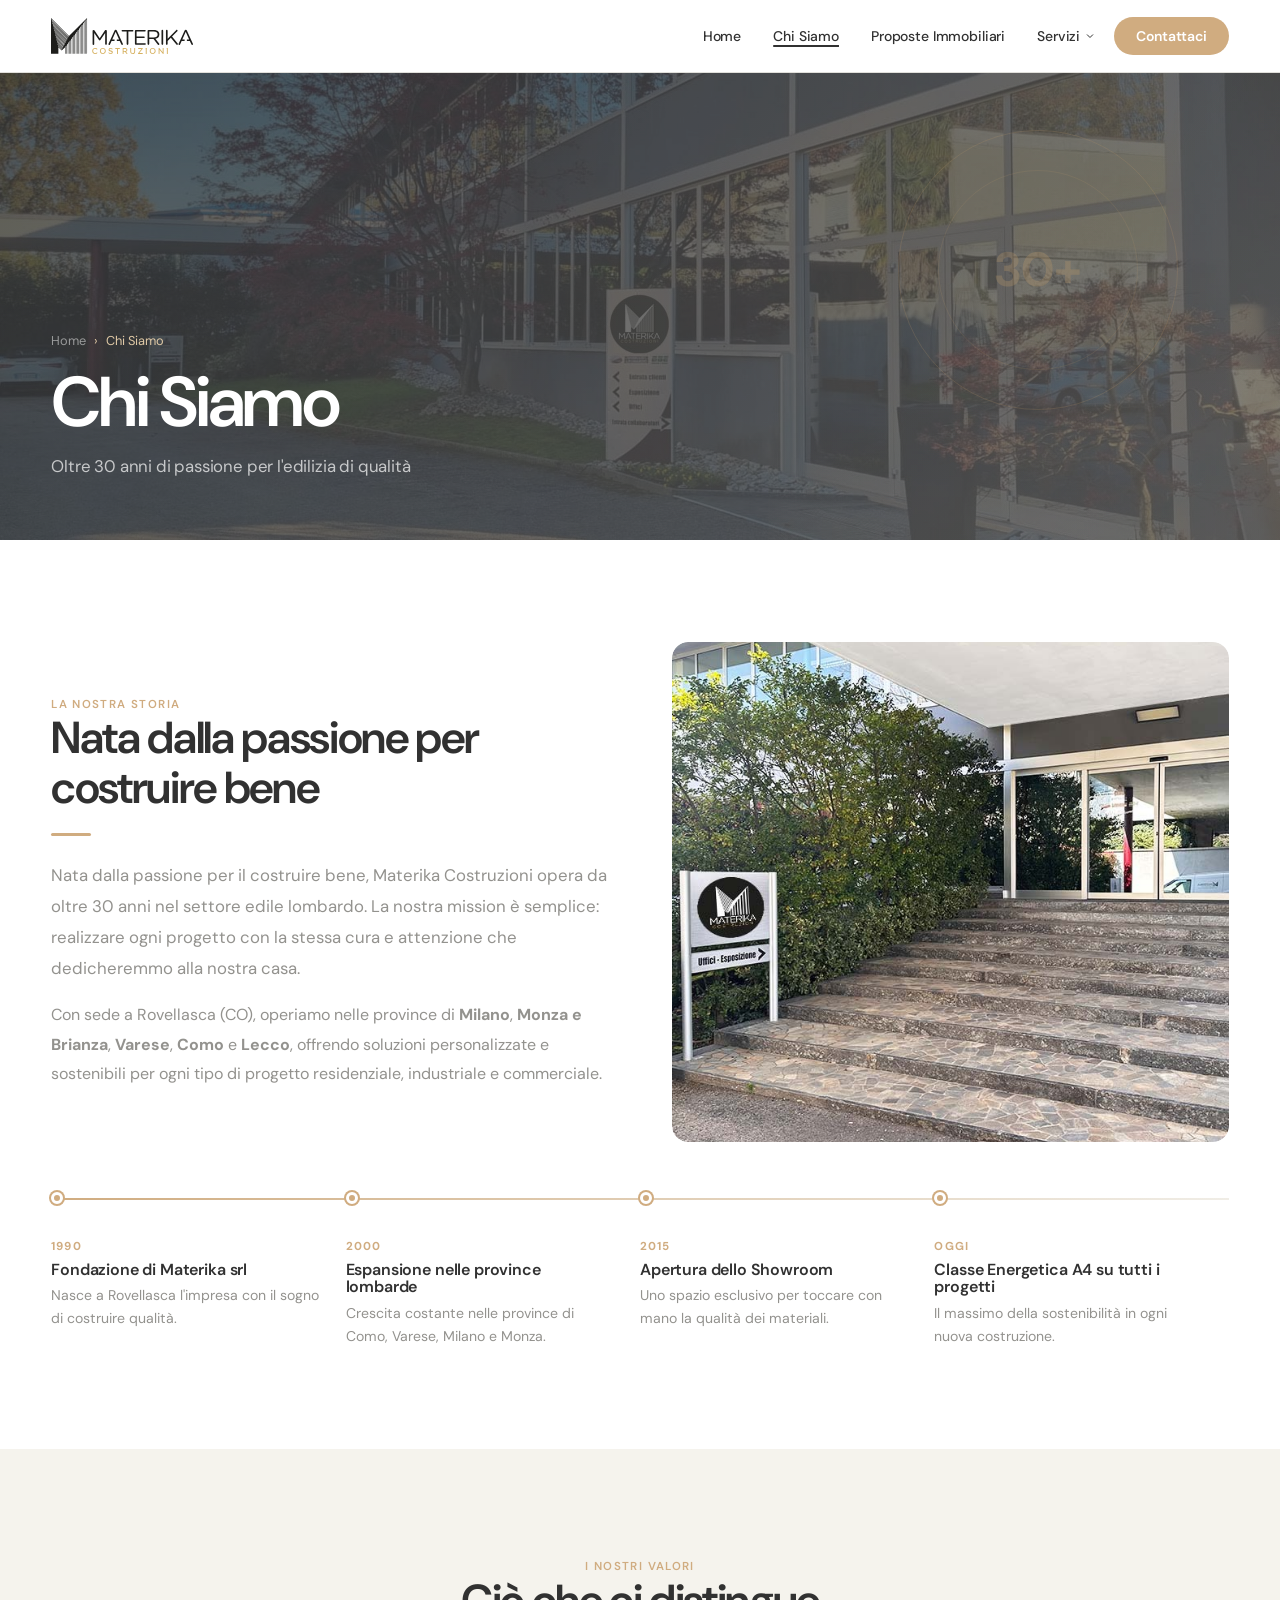
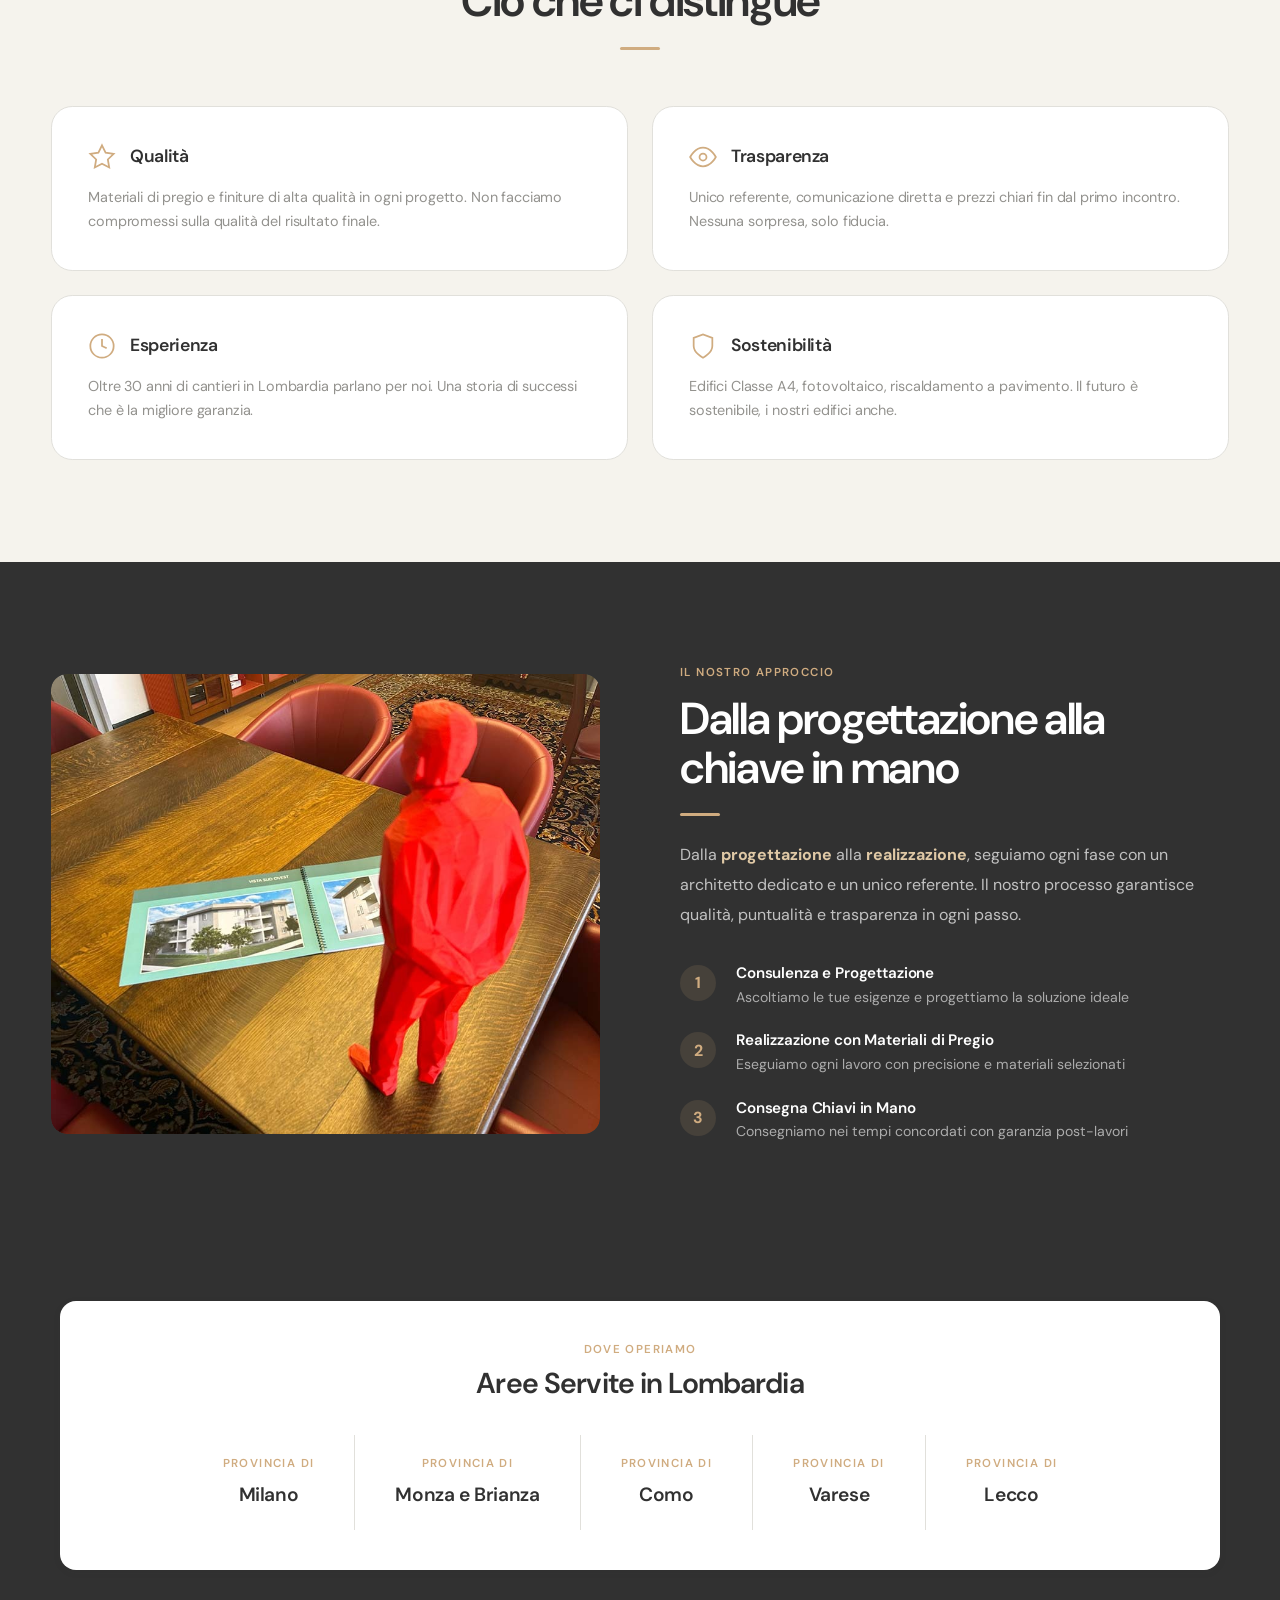
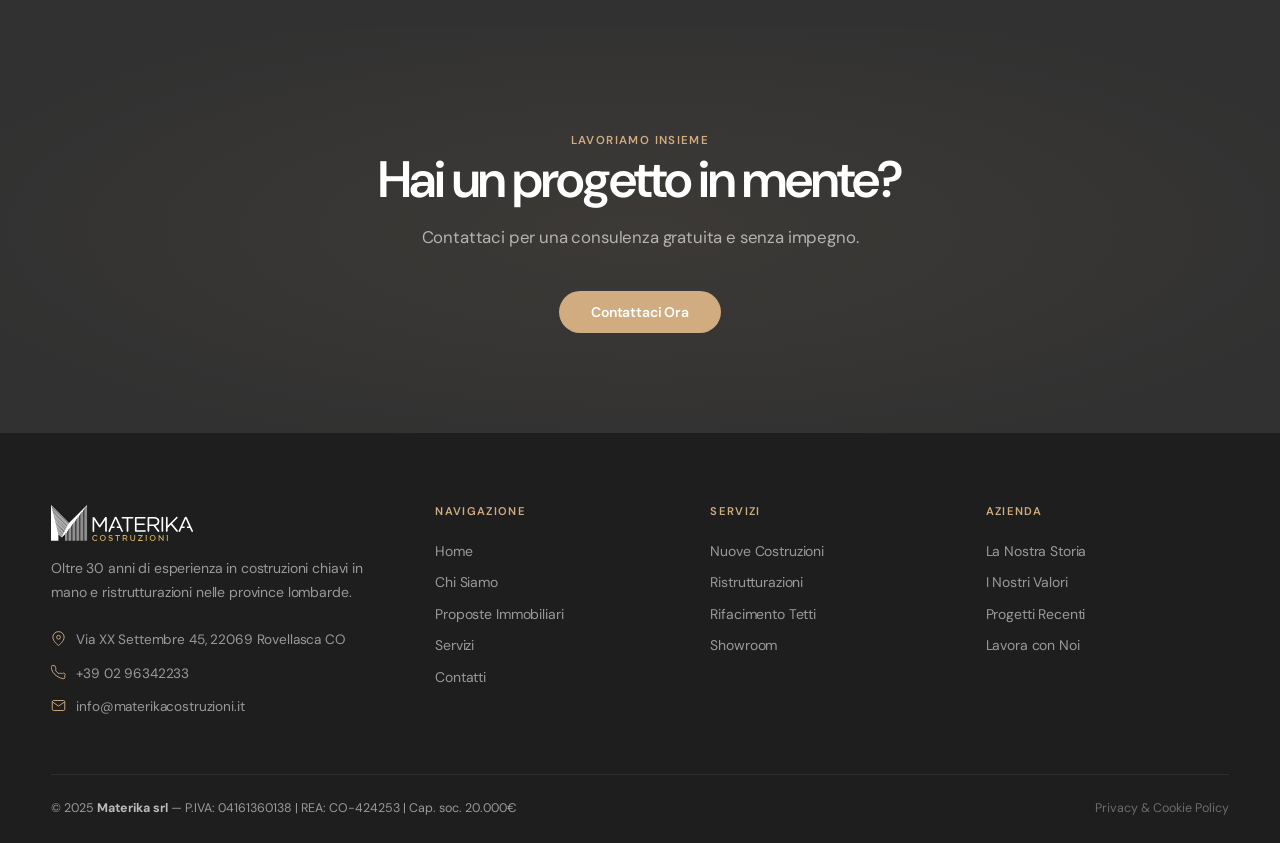
==== commit e31f77a5: "Add files via upload" ====
--- a/chi-siamo.html
+++ b/chi-siamo.html
@@ -106,15 +106,14 @@
   <div class="container">
     <nav class="nav-inner">
       <a href="index.html" class="nav-logo">
-        <span class="nav-logo-name">MATERIKA</span>
-        <span class="nav-logo-sub">Costruzioni</span>
+        <img src="Links/Logo/logo_logo-black.svg" alt="Materika Costruzioni" class="nav-logo-img" />
       </a>
       <ul class="nav-links">
         <li><a href="index.html" class="nav-link">Home</a></li>
         <li><a href="chi-siamo.html" class="nav-link">Chi Siamo</a></li>
         <li><a href="proposte-immobiliari.html" class="nav-link">Proposte Immobiliari</a></li>
         <li class="nav-dropdown">
-          <a href="servizi.html" class="nav-link">Servizi
+          <a href="index.html#servizi" class="nav-link">Servizi
             <svg viewBox="0 0 24 24" stroke-width="2" stroke="currentColor" fill="none"><path d="M6 9l6 6 6-6"/></svg>
           </a>
           <div class="dropdown-menu">
@@ -126,24 +125,40 @@
         </li>
         <li><a href="contatti.html" class="nav-link nav-cta">Contattaci</a></li>
       </ul>
-      <button class="hamburger" aria-label="Menu"><span></span><span></span><span></span></button>
+      <button class="hamburger" aria-label="Menu">
+        <span class="hamburger-bars"><span></span><span></span><span></span></span>
+        <span class="hamburger-close">✕</span>
+      </button>
     </nav>
   </div>
 </header>
 
-<nav class="mobile-nav">
-  <button class="mobile-nav-close">✕</button>
+<!-- Mobile Nav -->
+<nav class="mobile-nav" role="dialog" aria-label="Menu mobile">
   <a href="index.html">Home</a>
   <a href="chi-siamo.html">Chi Siamo</a>
   <a href="proposte-immobiliari.html">Proposte Immobiliari</a>
-  <a href="servizi.html">Servizi</a>
+  <div class="mobile-nav-dropdown">
+    <button class="mobile-nav-dropdown-toggle" aria-expanded="false">
+      Servizi
+      <svg class="mobile-nav-arrow" viewBox="0 0 24 24" width="20" height="20" stroke-width="2" stroke="currentColor" fill="none">
+        <path d="M6 9l6 6 6-6"/>
+      </svg>
+    </button>
+    <div class="mobile-nav-dropdown-menu">
+      <a href="nuove-costruzioni.html">Nuove Costruzioni</a>
+      <a href="ristrutturazioni.html">Ristrutturazioni</a>
+      <a href="rifacimento-tetti.html">Rifacimento Tetti</a>
+      <a href="showroom.html">Showroom</a>
+    </div>
+  </div>
   <a href="contatti.html">Contattaci</a>
 </nav>
 
 <!-- PAGE HERO -->
 <section class="page-hero" style="height:60vh; padding-top:var(--nav-height); display:flex; align-items:flex-end; padding-bottom:60px; position:relative; overflow:hidden;">
   <div class="page-hero-bg" style="position:absolute;inset:0; background:linear-gradient(135deg, rgba(44,44,44,.96) 0%, rgba(44,44,44,.75) 100%);"></div>
-  <div style="position:absolute;inset:0; background-image: url('https://www.materikacostruzioni.it/images/materika/interior-design-saronno.jpg'); background-size:cover; background-position:center; opacity:.2;"></div>
+  <div style="position:absolute;inset:0; background-image: url('Links/chi-siamo/hero-section-autoscroll/1 Hero.jpg'); background-size:cover; background-position:center; opacity:.2;"></div>
 
   <!-- Decorative element -->
   <div style="position:absolute; right:8%; top:50%; transform:translateY(-50%); width:280px; height:280px; border:1px solid rgba(184,151,106,.2); border-radius:50%; display:flex; align-items:center; justify-content:center;">
@@ -192,7 +207,7 @@
       <div class="reveal reveal-delay-2" style="height:500px;">
         <div class="about-img-wrap" style="height:100%;">
           <img
-            src="https://www.materikacostruzioni.it/images/materika/nuovi-appartamenti-in-vendita-uboldo.jpg"
+            src="Links/chi-siamo/img 1-La Nostra Storia.jpg"
             alt="Materika Costruzioni — lavori"
             loading="lazy"
           />
@@ -287,7 +302,7 @@
     <div class="grid-2" style="gap:80px;">
       <div class="about-img-wrap reveal" style="height:460px; background:rgba(255,255,255,.05);">
         <img
-          src="https://www.materikacostruzioni.it/images/materika/interior-design.jpg"
+          src="Links/chi-siamo/img 2-il nostro approcio.jpg"
           alt="Materika — interior design"
           loading="lazy"
         />
@@ -383,8 +398,7 @@
       <!-- Brand block -->
       <div class="footer-brand">
         <a href="index.html" class="nav-logo">
-          <span class="nav-logo-name">MATERIKA</span>
-          <span class="nav-logo-sub">Costruzioni</span>
+          <img src="Links/Logo/logo_logo-white.svg" alt="Materika Costruzioni" class="nav-logo-img" />
         </a>
         <p>Oltre 30 anni di esperienza in costruzioni chiavi in mano e ristrutturazioni nelle province lombarde.</p>
         <!-- Contact info inline under description -->
@@ -412,7 +426,7 @@
             <li><a href="index.html">Home</a></li>
             <li><a href="chi-siamo.html">Chi Siamo</a></li>
             <li><a href="proposte-immobiliari.html">Proposte Immobiliari</a></li>
-            <li><a href="servizi.html">Servizi</a></li>
+            <li><a href="index.html#servizi">Servizi</a></li>
             <li><a href="contatti.html">Contatti</a></li>
           </ul>
         </div>
--- a/style.css
+++ b/style.css
@@ -226,36 +226,11 @@
   height: var(--nav-height);
   display: flex;
   align-items: center;
-  transition: background var(--transition), box-shadow var(--transition);
-}
-
-.site-header.scrolled {
   background: var(--color-white);
   box-shadow: 0 1px 0 var(--color-border);
-}
-
-/* Keep header white at page top on Chi Siamo and Showroom pages */
-body.page-chi-siamo .site-header,
-body.page-showroom .site-header {
-  background: var(--color-white);
-  box-shadow: 0 1px 0 var(--color-border);
-}
-body.page-chi-siamo .nav-logo-name,
-body.page-showroom .nav-logo-name { color: var(--color-slate); }
-body.page-chi-siamo .nav-logo-sub,
-body.page-showroom .nav-logo-sub  { color: var(--color-gold); }
-body.page-chi-siamo .nav-link,
-body.page-showroom .nav-link      { color: var(--color-slate); }
-body.page-chi-siamo .nav-link:hover,
-body.page-showroom .nav-link:hover { color: var(--color-gold); }
-body.page-chi-siamo .hamburger span,
-body.page-showroom .hamburger span { background: var(--color-slate); }
-
-.site-header.scrolled .nav-logo-name { color: var(--color-slate); }
-.site-header.scrolled .nav-logo-sub  { color: var(--color-gold); }
-.site-header.scrolled .nav-link      { color: var(--color-slate); }
-.site-header.scrolled .nav-link:hover { color: var(--color-gold); }
-.site-header.scrolled .hamburger span { background: var(--color-slate); }
+  transition: background var(--transition), box-shadow var(--transition);
+}
+
 
 .nav-inner {
   display: flex;
@@ -269,6 +244,11 @@
   display: flex;
   flex-direction: column;
   line-height: 1;
+}
+.nav-logo-img {
+  height: 36px;
+  width: auto;
+  display: block;
 }
 .nav-logo-name {
   font-family: var(--font-sans);
@@ -370,18 +350,33 @@
 /* Hamburger */
 .hamburger {
   display: none;
+  align-items: center;
+  justify-content: center;
+  padding: 8px;
+  width: 40px;
+  height: 40px;
+}
+.hamburger-bars {
+  display: flex;
   flex-direction: column;
   gap: 5px;
-  padding: 8px;
-}
-.hamburger span {
+}
+.hamburger-bars span {
   display: block;
   width: 24px;
   height: 2px;
-  background: var(--color-white);
+  background: var(--color-slate);
   border-radius: 2px;
   transition: var(--transition);
 }
+.hamburger-close {
+  display: none;
+  font-size: 1.4rem;
+  color: var(--color-slate);
+  line-height: 1;
+}
+.hamburger.is-open .hamburger-bars { display: none; }
+.hamburger.is-open .hamburger-close { display: block; }
 
 /* Mobile Nav */
 .mobile-nav {
@@ -391,20 +386,70 @@
   background: var(--color-white);
   z-index: 999;
   flex-direction: column;
-  align-items: center;
-  justify-content: center;
-  gap: 4px;
+  align-items: flex-start;
+  justify-content: flex-start;
+  gap: 0;
+  padding-top: calc(var(--nav-height) + 24px);
+  padding-inline: 32px;
 }
 .mobile-nav.open { display: flex; }
-.mobile-nav a {
+.mobile-nav > a {
   font-family: var(--font-sans);
   font-size: 1.8rem;
   font-weight: 600;
   letter-spacing: -0.04em;
   color: var(--color-slate);
-  padding: 12px 32px;
+  padding: 14px 0;
+  width: 100%;
+  border-bottom: 1px solid var(--color-border);
   transition: color var(--transition);
 }
+.mobile-nav > a:first-child { border-top: 1px solid var(--color-border); }
+
+/* Mobile Nav Dropdown (Servizi) */
+.mobile-nav-dropdown {
+  width: 100%;
+  border-bottom: 1px solid var(--color-border);
+}
+.mobile-nav-dropdown-toggle {
+  display: flex;
+  align-items: center;
+  justify-content: space-between;
+  width: 100%;
+  font-family: var(--font-sans);
+  font-size: 1.8rem;
+  font-weight: 600;
+  letter-spacing: -0.04em;
+  color: var(--color-slate);
+  padding: 14px 0;
+  background: none;
+  border: none;
+  cursor: pointer;
+  text-align: left;
+  transition: color var(--transition);
+}
+.mobile-nav-arrow {
+  transition: transform var(--transition);
+  flex-shrink: 0;
+  color: var(--color-gold);
+}
+.mobile-nav-dropdown.open .mobile-nav-arrow { transform: rotate(180deg); }
+.mobile-nav-dropdown-menu {
+  display: none;
+  flex-direction: column;
+  padding-bottom: 8px;
+}
+.mobile-nav-dropdown.open .mobile-nav-dropdown-menu { display: flex; }
+.mobile-nav-dropdown-menu a {
+  font-family: var(--font-sans);
+  font-size: 1.1rem;
+  font-weight: 500;
+  color: var(--color-text-muted);
+  padding: 10px 0 10px 16px;
+  transition: color var(--transition);
+  border: none !important;
+}
+.mobile-nav-dropdown-menu a:hover { color: var(--color-gold); }
 
 /* Make property cards show pointer and be keyboard-focusable */
 .property-card {
@@ -431,19 +476,8 @@
   box-shadow: 0 12px 36px rgba(49,49,49,.08);
   transform: translateY(-6px);
 }
-.mobile-nav a:hover { color: var(--color-gold); }
-.mobile-nav-close {
-  position: absolute;
-  top: 24px;
-  right: 24px;
-  width: 40px;
-  height: 40px;
-  display: flex;
-  align-items: center;
-  justify-content: center;
-  color: var(--color-slate);
-  font-size: 1.5rem;
-}
+.mobile-nav > a:hover,
+.mobile-nav-dropdown-toggle:hover { color: var(--color-gold); }
 
 /* =========================================================
    HERO
@@ -854,16 +888,24 @@
 .prop-carousel-prev { left: -22px; }
 .prop-carousel-next { right: -22px; }
 
-/* Dot indicators */
+@media (max-width: 768px) {
+  .prop-carousel-btn { display: none; }
+}
+
+/* Dot indicators — desktop (pill style) */
 .prop-carousel-dots {
   position: absolute;
   bottom: 0;
   left: 0;
   right: 0;
-  display: flex;
+  display: none; /* hidden on mobile, shown below */
   justify-content: center;
   align-items: center;
   gap: 8px;
+}
+
+@media (min-width: 769px) {
+  .prop-carousel-dots { display: flex; }
 }
 
 .prop-carousel-dot {
@@ -882,6 +924,57 @@
   width: 24px;
 }
 
+/* Mobile: native scroll + round dots */
+@media (max-width: 768px) {
+  .prop-carousel-viewport {
+    overflow-x: auto;
+    scroll-snap-type: x mandatory;
+    -webkit-overflow-scrolling: touch;
+    scrollbar-width: none;
+    overflow-y: visible;
+    padding: 4px 0 12px;
+    margin: 0;
+  }
+  .prop-carousel-viewport::-webkit-scrollbar { display: none; }
+
+  .prop-carousel-track {
+    transform: none !important;
+    transition: none !important;
+    gap: 16px;
+  }
+
+  .prop-carousel-item {
+    flex: 0 0 82vw;
+    scroll-snap-align: start;
+  }
+
+  /* Mobile dots container */
+  .prop-carousel-dots-mobile {
+    display: flex;
+    justify-content: center;
+    align-items: center;
+    gap: 8px;
+    margin-top: 16px;
+  }
+
+  .prop-carousel-dot-mobile {
+    width: 7px;
+    height: 7px;
+    border-radius: 50%;
+    background: rgba(184,151,106,.3);
+    border: none;
+    padding: 0;
+    transition: background .25s, width .25s, height .25s;
+    cursor: pointer;
+  }
+
+  .prop-carousel-dot-mobile.active {
+    width: 10px;
+    height: 10px;
+    background: var(--color-gold);
+  }
+}
+
 @media (max-width: 900px) {
   .prop-carousel-item {
     flex: 0 0 calc((100% - 32px) / 2);
@@ -890,10 +983,8 @@
 
 @media (max-width: 600px) {
   .prop-carousel-item {
-    flex: 0 0 100%;
+    flex: 0 0 82vw;
   }
-  .prop-carousel-prev { left: -6px; }
-  .prop-carousel-next { right: -6px; }
 }
 
 /* =========================================================
@@ -1646,7 +1737,6 @@
 
   .nav-links { display: none; }
   .hamburger { display: flex; }
-  .hamburger span { background: var(--color-slate); }
 
   .grid-2,
   .grid-3,
@@ -1742,6 +1832,21 @@
   .floorplan-card { width: 180px; }
 }
 
+@media (max-width: 768px) {
+  .hide-on-mobile { display: none !important; }
+}
+
+@media (max-width: 768px) {
+  .section-header--props,
+  .esigente-text {
+    text-align: center;
+  }
+  .section-header--props .gold-line,
+  .esigente-text .gold-line {
+    margin-inline: auto;
+  }
+}
+
 /* =========================================================
    PRINT
    ========================================================= */
